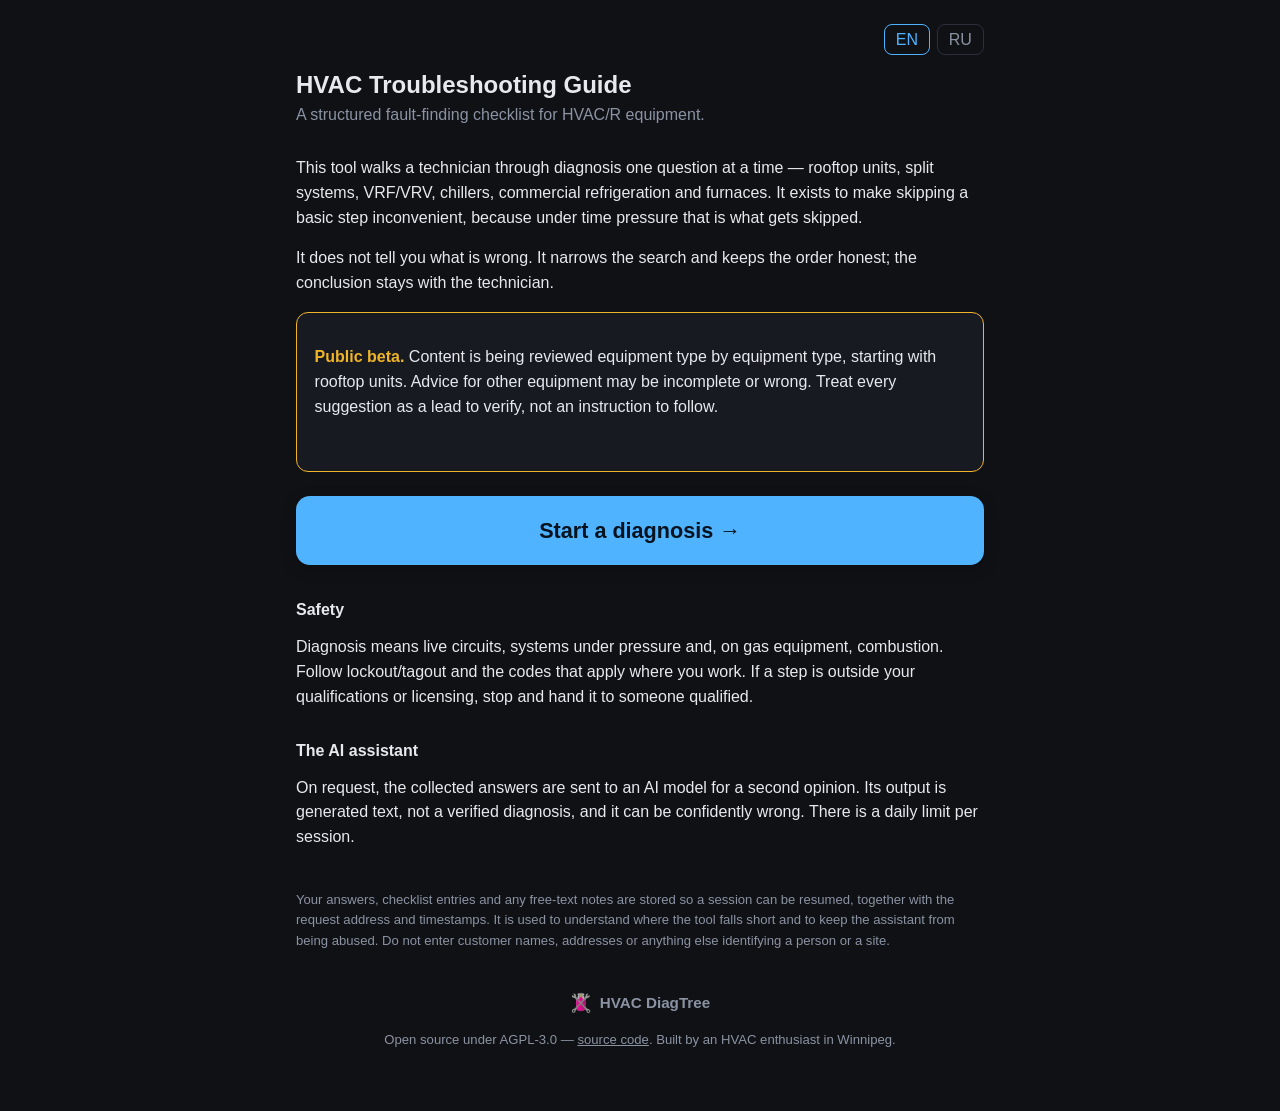
==== app/static/index.html @ 8d5e2020 "Open landing page to search bots, keep everything else disallowed robots.txt's LinkedInBot-only exce" ====
<!DOCTYPE html>
<html lang="en">
<head>
<meta charset="UTF-8">
<meta name="viewport" content="width=device-width, initial-scale=1.0">
<title>HVAC DiagTree</title>
<meta property="og:type" content="website">
<meta property="og:url" content="https://hvacdiagtree.com/">
<meta property="og:title" content="HVAC DiagTree">
<meta property="og:description" content="A structured fault-finding checklist for HVAC/R equipment — rooftop units, split systems, VRF/VRV, chillers, commercial refrigeration and furnaces.">
<meta property="og:image" content="https://hvacdiagtree.com/icon-512.png">
<link rel="icon" href="./favicon.ico" sizes="any">
<link rel="icon" type="image/png" href="./icon-512.png" sizes="512x512">
<link rel="apple-touch-icon" href="./icon-512.png">
<link rel="stylesheet" href="./style.css">
<style>
/* Landing-only layout. The palette comes from style.css so this page and the
   tool cannot drift apart visually. */
.landing { max-width: 720px; margin: 0 auto; padding: 1.5rem 1rem 3rem; }
.landing h1 { font-size: 1.5rem; margin: 0 0 .25rem; }
.landing .tagline { color: var(--muted); margin: 0 0 1.75rem; }
.landing h2 { font-size: 1rem; margin: 2rem 0 .6rem; }
.landing p, .landing li { line-height: 1.55; }
.landing ul { padding-left: 1.1rem; }
.landing .card {
  background: var(--panel); border: 1px solid var(--panel-border);
  border-radius: 12px; padding: 1rem 1.1rem; margin: 1rem 0;
}
.landing .card.beta { border-color: var(--warn); }
.landing .card.beta strong { color: var(--warn); }
.landing .enter {
  display: block; width: 100%; text-align: center; text-decoration: none;
  background: var(--accent); color: #06121d; font-weight: 700;
  padding: 1.35rem 1rem; border-radius: 14px; margin: 1.5rem 0 2.25rem;
  font-size: 1.35rem; box-shadow: 0 4px 16px rgba(0,0,0,.18);
}
.landing .data-note { color: var(--muted); font-size: .82rem; margin-top: 2.5rem; }
.landing .brand-foot {
  display: flex; align-items: center; justify-content: center; gap: .5rem;
  margin-top: 2.5rem; color: var(--muted); font-weight: 600; font-size: .95rem;
}
.landing .brand-foot img { width: 22px; height: 22px; border-radius: 5px; }
.landing .foot { color: var(--muted); font-size: .82rem; margin-top: .6rem; text-align: center; }
.landing .foot a { color: inherit; }
.lang-switch { display: flex; gap: .4rem; justify-content: flex-end; margin-bottom: 1rem; }
.lang-switch button {
  background: transparent; color: var(--muted); border: 1px solid var(--panel-border);
  border-radius: 8px; padding: .35rem .7rem; cursor: pointer; font: inherit;
}
.lang-switch button.active { color: var(--accent); border-color: var(--accent); }
[data-lang-block] { display: none; }
[data-lang-block].shown { display: block; }
</style>
</head>
<body>
<div class="landing">

  <div class="lang-switch">
    <button type="button" data-set-lang="en">EN</button>
    <button type="button" data-set-lang="ru">RU</button>
  </div>

  <section data-lang-block="en">
    <h1>HVAC Troubleshooting Guide</h1>
    <p class="tagline">A structured fault-finding checklist for HVAC/R equipment.</p>

    <p>This tool walks a technician through diagnosis one question at a time —
    rooftop units, split systems, VRF/VRV, chillers, commercial refrigeration and
    furnaces. It exists to make skipping a basic step inconvenient, because under
    time pressure that is what gets skipped.</p>

    <p>It does not tell you what is wrong. It narrows the search and keeps the
    order honest; the conclusion stays with the technician.</p>

    <div class="card beta">
      <p><strong>Public beta.</strong> Content is being reviewed equipment type
      by equipment type, starting with rooftop units. Advice for other equipment
      may be incomplete or wrong. Treat every suggestion as a lead to verify, not
      an instruction to follow.</p>
    </div>

    <a class="enter" href="/diagnose">Start a diagnosis →</a>

    <h2>Safety</h2>
    <p>Diagnosis means live circuits, systems under pressure and, on gas
    equipment, combustion. Follow lockout/tagout and the codes that apply where
    you work. If a step is outside your qualifications or licensing, stop and
    hand it to someone qualified.</p>

    <h2>The AI assistant</h2>
    <p>On request, the collected answers are sent to an AI model for a second
    opinion. Its output is generated text, not a verified diagnosis, and it can
    be confidently wrong. There is a daily limit per session.</p>

    <p class="data-note">Your answers, checklist entries and any free-text notes
    are stored so a session can be resumed, together with the request address
    and timestamps. It is used to understand where the tool falls short and to
    keep the assistant from being abused. Do not enter customer names, addresses
    or anything else identifying a person or a site.</p>
  </section>

  <section data-lang-block="ru">
    <h1>HVAC Troubleshooting Guide</h1>
    <p class="tagline">Структурированный чек-лист поиска неисправностей в HVAC/R.</p>

    <p>Инструмент ведёт техника по диагностике вопрос за вопросом — RTU, сплит-системы,
    VRF/VRV, чиллеры, коммерческое холодильное оборудование и печи. Его задача — сделать
    пропуск базового шага неудобным, потому что под давлением времени пропускают именно их.</p>

    <p>Он не называет неисправность. Он сужает поиск и удерживает порядок проверок;
    вывод остаётся за техником.</p>

    <div class="card beta">
      <p><strong>Публичная бета.</strong> Контент выверяется по типам оборудования,
      начиная с RTU. Для остального советы могут быть неполными или неверными.
      Считайте любую подсказку поводом проверить, а не указанием к действию.</p>
    </div>

    <a class="enter" href="/diagnose">Начать диагностику →</a>

    <h2>Безопасность</h2>
    <p>Диагностика — это цепи под напряжением, системы под давлением, а на газовом
    оборудовании ещё и горение. Соблюдайте LOTO и нормы, действующие там, где вы
    работаете. Если шаг выходит за рамки вашей квалификации или лицензии — остановитесь
    и передайте тому, у кого она есть.</p>

    <h2>AI-ассистент</h2>
    <p>По запросу собранные ответы отправляются в языковую модель за вторым мнением.
    Её ответ — сгенерированный текст, а не проверенный диагноз, и он может быть уверенно
    неверным. Есть дневной лимит обращений на сессию.</p>

    <p class="data-note">Ваши ответы, отметки чек-листа и свободные заметки сохраняются,
    чтобы сессию можно было продолжить, вместе с адресом запроса и временем. Это нужно,
    чтобы понимать, где инструмент недоговаривает, и чтобы ассистентом не злоупотребляли.
    Не вводите имена клиентов, адреса объектов и всё, что позволяет опознать человека или
    объект.</p>
  </section>

  <p class="brand-foot"><img src="./icon-512.png" alt="">HVAC DiagTree</p>

  <p class="foot">
    <span data-lang-block="en" class="shown">Open source under AGPL-3.0 —
      <a href="https://github.com/ivank-hvac/hvac-guide">source code</a>.
      Built by an HVAC enthusiast in Winnipeg.</span>
    <span data-lang-block="ru">Открытый исходный код под AGPL-3.0 —
      <a href="https://github.com/ivank-hvac/hvac-guide">исходники</a>.
      Сделано HVAC-энтузиастом в Виннипеге.</span>
  </p>
</div>

<script src="./landing.js"></script>
</body>
</html>
---- app/static/style.css ----
:root {
  --bg: #0f1115;
  --panel: #171a21;
  --panel-border: #2a2f3a;
  --text: #e7e9ee;
  --muted: #8b93a3;
  --accent: #4fb3ff;
  --ok: #3ecf8e;
  --warn: #f0b429;
  --crit: #ff5d5d;
  --input-accent: #e0913f;
  --input-accent-bg: #3a2510;
  --step-text: #cf9a68;
  --mono: "SFMono-Regular", Consolas, "Liberation Mono", Menlo, monospace;
}

* { box-sizing: border-box; }

body {
  margin: 0;
  background: var(--bg);
  color: var(--text);
  font-family: -apple-system, Segoe UI, Roboto, Helvetica, Arial, sans-serif;
  min-height: 100vh;
  display: flex;
  flex-direction: column;
  align-items: center;
}

.disclaimer {
  width: 100%;
  box-sizing: border-box;
  background: #241c0d;
  color: var(--muted);
  border-bottom: 1px solid var(--panel-border);
  font-size: 0.72rem;
  line-height: 1.5;
  text-align: center;
  padding: 7px 16px;
}

.offline-banner {
  width: 100%;
  box-sizing: border-box;
  background: #3a2f10;
  color: var(--warn);
  border-bottom: 1px solid var(--panel-border);
  font-size: 0.8rem;
  line-height: 1.5;
  text-align: center;
  padding: 10px 16px;
}

.wrap {
  width: 100%;
  max-width: 720px;
  padding: 24px 16px 40px;
  display: flex;
  flex-direction: column;
  gap: 16px;
}

header h1 {
  font-size: 1.3rem;
  margin: 0;
  letter-spacing: 0.2px;
}

.header-home-link {
  display: flex;
  align-items: center;
  gap: 8px;
  color: inherit;
  text-decoration: underline;
  text-decoration-color: var(--muted);
  text-underline-offset: 3px;
}

.header-home-link:hover {
  text-decoration-color: var(--accent);
  opacity: 0.85;
}

.header-icon {
  width: 28px;
  height: 28px;
  flex-shrink: 0;
}

.header-top {
  display: flex;
  align-items: center;
  justify-content: space-between;
  gap: 12px;
  margin-bottom: 10px;
}

.lang-switch {
  display: flex;
  gap: 4px;
  flex-shrink: 0;
}

.lang-btn {
  border: 1px solid var(--panel-border);
  background: transparent;
  color: var(--muted);
  padding: 5px 10px;
  border-radius: 8px;
  font-size: 0.75rem;
  font-family: var(--mono);
  letter-spacing: 0.04em;
  cursor: pointer;
  transition: border-color .15s, background .15s, color .15s;
}

.lang-btn:hover { color: var(--text); border-color: var(--accent); }

.lang-btn.active {
  color: var(--accent);
  border-color: var(--accent);
  background: #16233a;
}

/* Session-only unit preference (°F/°C, psig/kPa) — same button look as the
   language switch, but its own row so it can wrap independently on narrow
   screens instead of crowding the title. Only affects what a technician
   types into a numeric_input field and how its range hint reads; the
   always-on dual-unit annotation elsewhere in the app (annotateUnits) is
   untouched. See CLAUDE.md "Выбор единиц измерения на сеанс". */
.unit-switch-row {
  display: flex;
  gap: 12px;
  flex-wrap: wrap;
  margin-bottom: 10px;
}

/* Orange active state instead of the default .lang-btn.active blue — a
   technician's unit choice is a "pay attention, this changed the numbers
   you're reading" signal, not a neutral preference like language, so it
   gets the same warm accent used for attention states elsewhere (--warn). */
.unit-btn.active {
  color: var(--warn);
  border-color: var(--warn);
  background: #3a2f10;
}

.unit-switch {
  display: flex;
  gap: 4px;
}

.breadcrumb {
  font-size: 0.7rem;
  line-height: 1.6;
  color: var(--muted);
  opacity: 0.7;
  text-align: center;
  padding: 0 16px;
}

.breadcrumb-alert {
  color: var(--crit);
}

.card {
  background: var(--panel);
  border: 1px solid var(--panel-border);
  border-radius: 14px;
  padding: 22px 20px;
  display: flex;
  flex-direction: column;
  gap: 14px;
  min-height: 160px;
}

.q-text {
  font-size: 1.05rem;
  line-height: 1.5;
  font-weight: 600;
}

.q-text-with-refrigerant {
  display: flex;
  align-items: flex-start;
  justify-content: space-between;
  gap: 12px;
}

.q-refrigerant-chip {
  flex-shrink: 0;
  font-weight: 400;
}

.options {
  display: flex;
  flex-direction: column;
  gap: 8px;
  margin-top: 4px;
}

.btn {
  border: 1px solid var(--panel-border);
  background: #1e2330;
  color: var(--text);
  padding: 12px 14px;
  border-radius: 10px;
  font-size: 0.95rem;
  text-align: left;
  cursor: pointer;
  transition: border-color .15s, background .15s;
}

.btn:hover { border-color: var(--accent); background: #202840; }

.btn:disabled {
  opacity: 0.45;
  cursor: not-allowed;
}

.btn:disabled:hover { border-color: var(--panel-border); background: #1e2330; }

.btn.ghost {
  background: transparent;
  color: var(--muted);
  font-size: 0.85rem;
  padding: 8px 12px;
}

.btn.ghost:hover { color: var(--text); border-color: var(--accent); }

.btn.ai {
  border-color: var(--accent);
  color: var(--accent);
  background: #16233a;
}

.btn.ai:hover { background: #1c2e4d; }

.btn.input-action {
  border-color: var(--input-accent);
  color: var(--input-accent);
  background: var(--input-accent-bg);
}

.btn.input-action:hover { background: #4a3018; }

.result-text {
  font-size: 0.98rem;
  line-height: 1.55;
  white-space: pre-wrap;
  overflow-wrap: anywhere;
}

.result-disclaimer {
  font-size: 0.72rem;
  line-height: 1.4;
  color: var(--muted);
  font-style: italic;
  margin-top: 4px;
}

.badge {
  align-self: flex-start;
  font-family: var(--mono);
  font-size: 0.7rem;
  text-transform: uppercase;
  letter-spacing: 0.06em;
  padding: 3px 9px;
  border-radius: 6px;
}

.badge.info { background: #16233a; color: var(--accent); }
.badge.warning { background: #3a2f10; color: var(--warn); }
.badge.critical { background: #3a1616; color: var(--crit); }

.safety-banner {
  background: #3a1616;
  color: var(--crit);
  border: 1px solid var(--crit);
  border-radius: 10px;
  padding: 10px 14px;
  font-size: 0.9rem;
  line-height: 1.4;
}

.related-checks {
  border: 1px solid var(--panel-border);
  border-radius: 10px;
  padding: 10px 14px;
  font-size: 0.88rem;
  line-height: 1.5;
}

.related-checks-title {
  font-family: var(--mono);
  font-size: 0.72rem;
  text-transform: uppercase;
  letter-spacing: 0.05em;
  color: var(--accent);
  margin-bottom: 6px;
}

.related-checks ul {
  margin: 0;
  padding-left: 1.2em;
}

textarea {
  width: 100%;
  min-height: 90px;
  resize: vertical;
  background: #0f1115;
  color: var(--text);
  border: 1px solid var(--panel-border);
  border-radius: 10px;
  padding: 10px;
  font-family: inherit;
  font-size: 0.95rem;
}

.numeric-row {
  display: flex;
  align-items: center;
  gap: 10px;
}

.numeric-input {
  /* Shared visual style, also reused (deliberately) for non-numeric
     fields that just want the same look — manufacturer/model/refrigerant
     selects — so this class itself must NOT assume a short numeric value.
     See .numeric-input.narrow below for the fields that actually are one. */
  flex: 1;
  min-width: 0;
  background: #0f1115;
  color: var(--text);
  border: 1px solid var(--input-accent);
  border-radius: 10px;
  padding: 12px 14px;
  font-family: inherit;
  font-size: 1.3rem;
  box-shadow: 0 0 0 1px rgba(224, 145, 63, 0.15);
}

.numeric-input:focus {
  outline: none;
  border-color: var(--input-accent);
  box-shadow: 0 0 0 3px rgba(224, 145, 63, 0.25);
}

/* Readings here are a handful of digits (temps, pressures, amps) — 6ch is
   comfortable room without the field stretching across the card. Applied
   only to fields that actually take a typed number (numeric_input,
   measurement) — never to .numeric-input alone, which is also reused for
   non-numeric selects/inputs that need the same look at full width. */
.numeric-input.narrow {
  flex: 0 0 auto;
  width: 6ch;
}

.numeric-input.invalid {
  border-color: var(--crit);
  box-shadow: none;
}

.numeric-unit {
  font-family: var(--mono);
  font-size: 1rem;
  color: var(--input-accent);
  white-space: nowrap;
}

.numeric-hint {
  font-size: 0.78rem;
  color: var(--muted);
  min-height: 1.1em;
}

/* Same muted small-print register as .numeric-hint above, and reserved
   height for the same reason: the line is always present, so nothing below
   it moves as the count changes while typing. Only goes loud (--warn, the
   palette's existing "pay attention, not an error" colour) in the last 10%. */
/* Quota warning. Deliberately quiet at the halfway mark and unmistakable in
   the last tenth: the point is to let a technician finish the job on the
   requests left, not to nag. The pink reads as "running out" without the
   alarm of an error state, which this is not — the checklist keeps working
   either way. */
.quota-notice {
  margin-top: 0.6rem;
  padding: 0.5rem 0.7rem;
  border-radius: 8px;
  font-size: 0.8rem;
  color: var(--muted);
  border: 1px solid rgba(139, 147, 163, 0.35);
}

.quota-notice.critical {
  color: #ffd7e4;
  background: rgba(255, 122, 168, 0.14);
  border-color: rgba(255, 122, 168, 0.55);
}

.char-counter {
  font-family: var(--mono);
  font-size: 0.72rem;
  color: var(--muted);
  min-height: 1.1em;
  text-align: right;
}

.char-counter.near-limit {
  color: var(--warn);
}

.measurement-field {
  display: flex;
  flex-direction: column;
  gap: 4px;
}

.measurement-field-label {
  font-size: 0.82rem;
  color: var(--input-accent);
}

.measurement-alert {
  display: flex;
  align-items: flex-start;
  gap: 10px;
  border: 2px solid var(--crit);
  background: #3a1616;
  color: #ffd6d6;
  border-radius: 10px;
  padding: 12px 14px;
  font-size: 0.88rem;
  line-height: 1.5;
}

.measurement-alert-icon {
  font-size: 1.25rem;
  line-height: 1;
}

.ai-box {
  border-top: 1px dashed var(--panel-border);
  padding-top: 14px;
  margin-top: 6px;
  display: flex;
  flex-direction: column;
  gap: 10px;
}

.intake-progress {
  font-family: var(--mono);
  font-size: 0.75rem;
  color: var(--accent);
  text-transform: uppercase;
  letter-spacing: 0.06em;
}

.intake-item {
  display: flex;
  flex-direction: column;
  gap: 8px;
  padding: 10px 10px 12px;
  border-radius: 8px;
  border: 1px solid transparent;
}

.intake-item.current {
  border-color: var(--input-accent);
  background: rgba(224, 145, 63, 0.08);
}

/* select-type items only — the row border reflects whether the chosen
   reading matches `normal` (green), doesn't (red/amber), or was ruled N/A
   (neutral, no extra class). Checkbox items never get this: there's no
   "bad" outcome for them, only done/not-applicable. */
.intake-item.intake-select-normal {
  border-color: var(--ok);
  background: rgba(62, 207, 142, 0.08);
}

.intake-item.intake-select-abnormal {
  border-color: var(--crit);
  background: rgba(255, 93, 93, 0.08);
}

.intake-item-label {
  font-size: 0.92rem;
  line-height: 1.4;
}

.intake-item-field-row {
  display: flex;
  gap: 8px;
}

.intake-item-field-row .intake-toggle-btn {
  flex: 0 0 84px;
}

/* Button-toggle group shared by checkbox (Done/N-A) and select (options +
   N-A) items — replaces the old native checkbox + tiny "N/A" checkbox with
   large, unambiguous, glove-friendly tap targets (see CLAUDE.md intake UI
   task: the old checkbox-only UI was easy to misread at a glance). */
.intake-toggle-group {
  display: flex;
  gap: 8px;
  flex-wrap: wrap;
}

.intake-toggle-btn {
  flex: 1;
  min-width: 64px;
  min-height: 52px;
  border: 1px solid var(--panel-border);
  background: #1e2330;
  color: var(--muted);
  border-radius: 10px;
  font-size: 0.92rem;
  font-weight: 600;
  cursor: pointer;
  transition: border-color .15s, background .15s, color .15s;
}

.intake-toggle-btn:hover { border-color: var(--accent); color: var(--text); }

.intake-toggle-btn:disabled {
  opacity: 0.45;
  cursor: not-allowed;
}

/* Generic "selected" fill — used as-is for checkbox's Done button (no
   good/bad judgment, just an explicit confirmation) and as the base for
   select's normal/abnormal variants below. */
.intake-toggle-btn.active {
  background: #16233a;
  border-color: var(--accent);
  color: var(--text);
}

.intake-toggle-btn.active.normal {
  background: rgba(62, 207, 142, 0.18);
  border-color: var(--ok);
  color: var(--ok);
}

.intake-toggle-btn.active.abnormal {
  background: rgba(255, 93, 93, 0.18);
  border-color: var(--crit);
  color: #ffb3b3;
}

.intake-toggle-btn.intake-na-btn.active {
  background: #262b36;
  border-color: var(--muted);
  color: var(--text);
}

.checklist {
  display: flex;
  flex-direction: column;
  gap: 8px;
  border-top: 1px dashed var(--panel-border);
  padding-top: 14px;
  margin-top: 6px;
}

.checklist-progress {
  font-family: var(--mono);
  font-size: 0.75rem;
  color: var(--muted);
}

.checklist-item {
  display: flex;
  align-items: center;
  gap: 10px;
  font-size: 0.92rem;
  cursor: pointer;
}

.checklist-item input[type="checkbox"] {
  width: 18px;
  height: 18px;
  accent-color: var(--input-accent);
  flex-shrink: 0;
}

.checklist-field-input {
  flex: 1;
  min-width: 0;
  background: #0f1115;
  color: var(--text);
  border: 1px solid var(--panel-border);
  border-radius: 8px;
  padding: 8px 10px;
  font-family: inherit;
  font-size: 0.9rem;
}

/* A field with a unit is always a numeric reading, never free text (see
   the field items in graph.json) — same 6ch reasoning as .numeric-input,
   instead of stretching across the row like a description field does. */
.checklist-field-input.numeric {
  flex: 0 0 auto;
  width: 6ch;
}

.report-section {
  display: flex;
  flex-direction: column;
  gap: 6px;
  border: 1px solid var(--panel-border);
  border-radius: 10px;
  padding: 10px 14px;
}

.report-intake-row {
  display: flex;
  align-items: center;
  gap: 10px;
  width: 100%;
  min-height: 52px;
  padding: 10px 14px;
  border-radius: 10px;
  border: 1px solid var(--panel-border);
  background: #1e2330;
  color: var(--text);
  font-size: 0.88rem;
  text-align: left;
  cursor: pointer;
}

.report-intake-row:hover { border-color: var(--accent); }

.report-intake-row.done {
  border-color: var(--ok);
  background: rgba(62, 207, 142, 0.08);
}

.report-intake-row.pending {
  border-color: var(--input-accent);
  background: rgba(224, 145, 63, 0.08);
}

.report-intake-icon {
  font-weight: 700;
  flex: 0 0 auto;
}

.report-intake-row.done .report-intake-icon { color: var(--ok); }
.report-intake-row.pending .report-intake-icon { color: var(--input-accent); }

.mfg-doc-link {
  font-size: 0.85rem;
}

.mfg-doc-link a {
  color: var(--accent);
  text-decoration: none;
}

.mfg-doc-link a:hover {
  text-decoration: underline;
}

.ai-response {
  background: #0f1115;
  border: 1px solid #23324a;
  border-radius: 10px;
  padding: 14px;
  font-size: 0.92rem;
  line-height: 1.55;
  white-space: pre-wrap;
  overflow-wrap: anywhere;
}

.ai-response.loading { color: var(--muted); font-style: italic; }
.ai-response.error { color: var(--crit); }

.ai-label {
  font-family: var(--mono);
  font-size: 0.72rem;
  color: var(--accent);
  text-transform: uppercase;
  letter-spacing: 0.06em;
}

footer {
  display: flex;
  justify-content: space-between;
  gap: 8px;
}

.footer-disclaimer {
  font-size: 0.68rem;
  line-height: 1.4;
  color: var(--muted);
  opacity: 0.6;
  text-align: center;
  padding: 0 16px;
}

.version-info {
  font-family: var(--mono);
  font-size: 0.68rem;
  color: var(--muted);
  text-align: center;
  opacity: 0.6;
}

/* The source link sits in the same muted footer line as the commit hash and
   deliberately doesn't stand out — it's there to satisfy AGPL section 13 and
   for the curious, not to pull attention away from the diagnosis. */
.version-info a {
  color: inherit;
  text-decoration: underline;
}
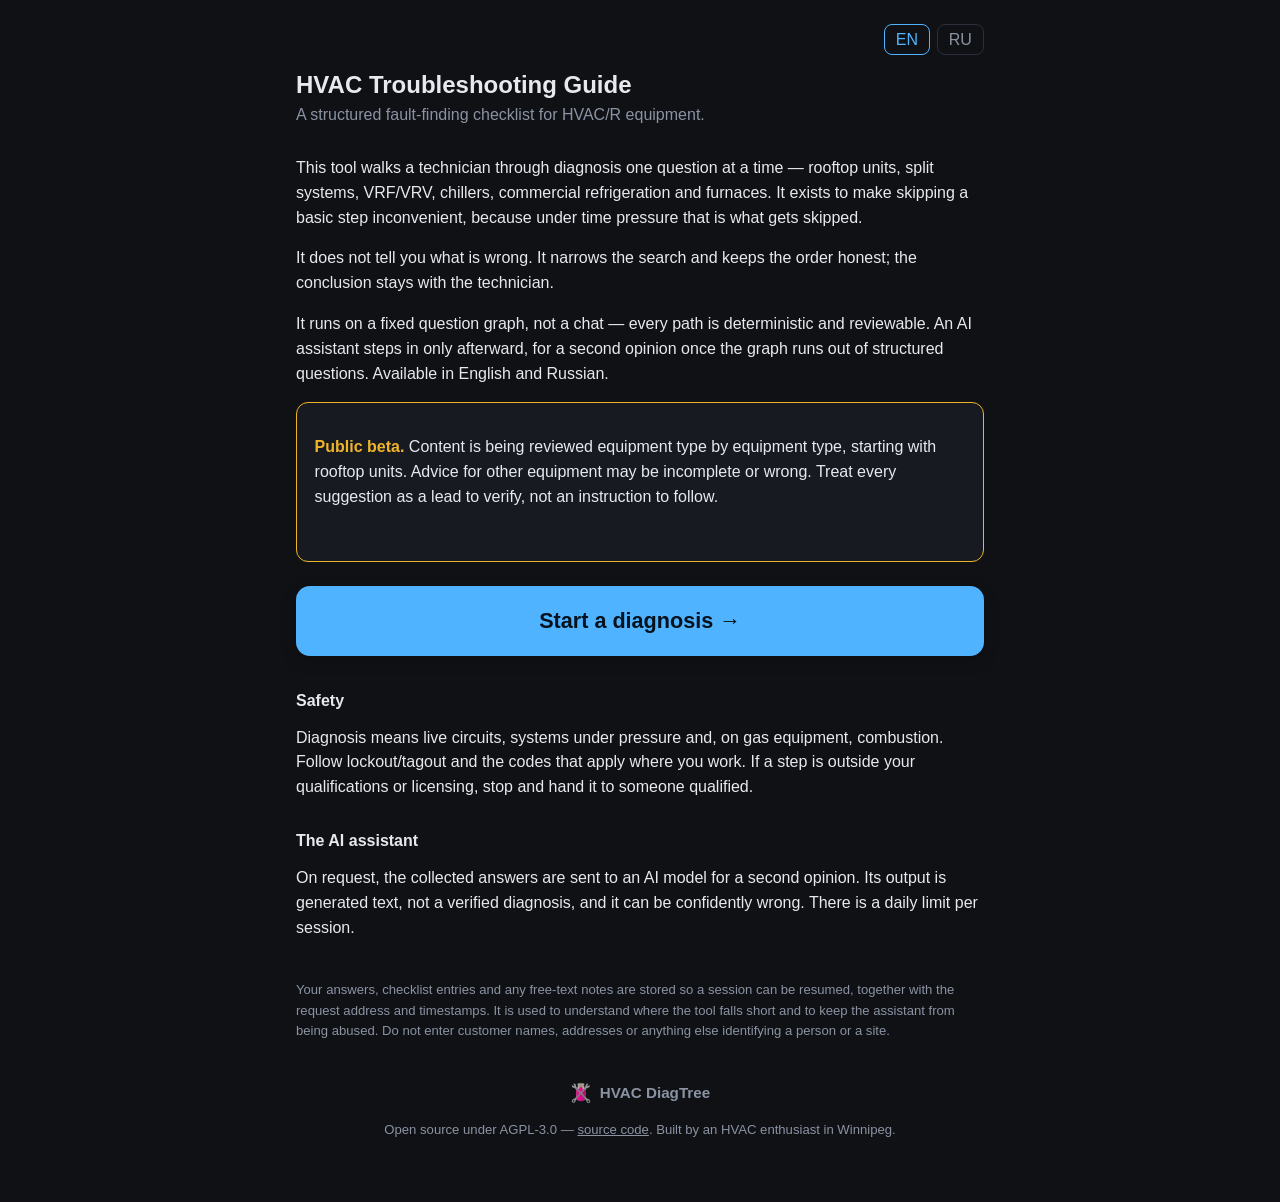
==== commit 37066631: "Landing: add a short paragraph on the graph-vs-chat approach Explains the core distinction (fixed qu" ====
--- a/app/static/index.html
+++ b/app/static/index.html
@@ -72,6 +72,11 @@
     <p>It does not tell you what is wrong. It narrows the search and keeps the
     order honest; the conclusion stays with the technician.</p>
 
+    <p>It runs on a fixed question graph, not a chat — every path is
+    deterministic and reviewable. An AI assistant steps in only afterward,
+    for a second opinion once the graph runs out of structured questions.
+    Available in English and Russian.</p>
+
     <div class="card beta">
       <p><strong>Public beta.</strong> Content is being reviewed equipment type
       by equipment type, starting with rooftop units. Advice for other equipment
@@ -109,6 +114,11 @@
 
     <p>Он не называет неисправность. Он сужает поиск и удерживает порядок проверок;
     вывод остаётся за техником.</p>
+
+    <p>В основе — фиксированное дерево вопросов, а не чат: каждый путь
+    детерминирован и проверяем. AI-ассистент подключается только потом,
+    вторым мнением, когда структурированные вопросы исчерпаны. Доступно на
+    английском и русском.</p>
 
     <div class="card beta">
       <p><strong>Публичная бета.</strong> Контент выверяется по типам оборудования,
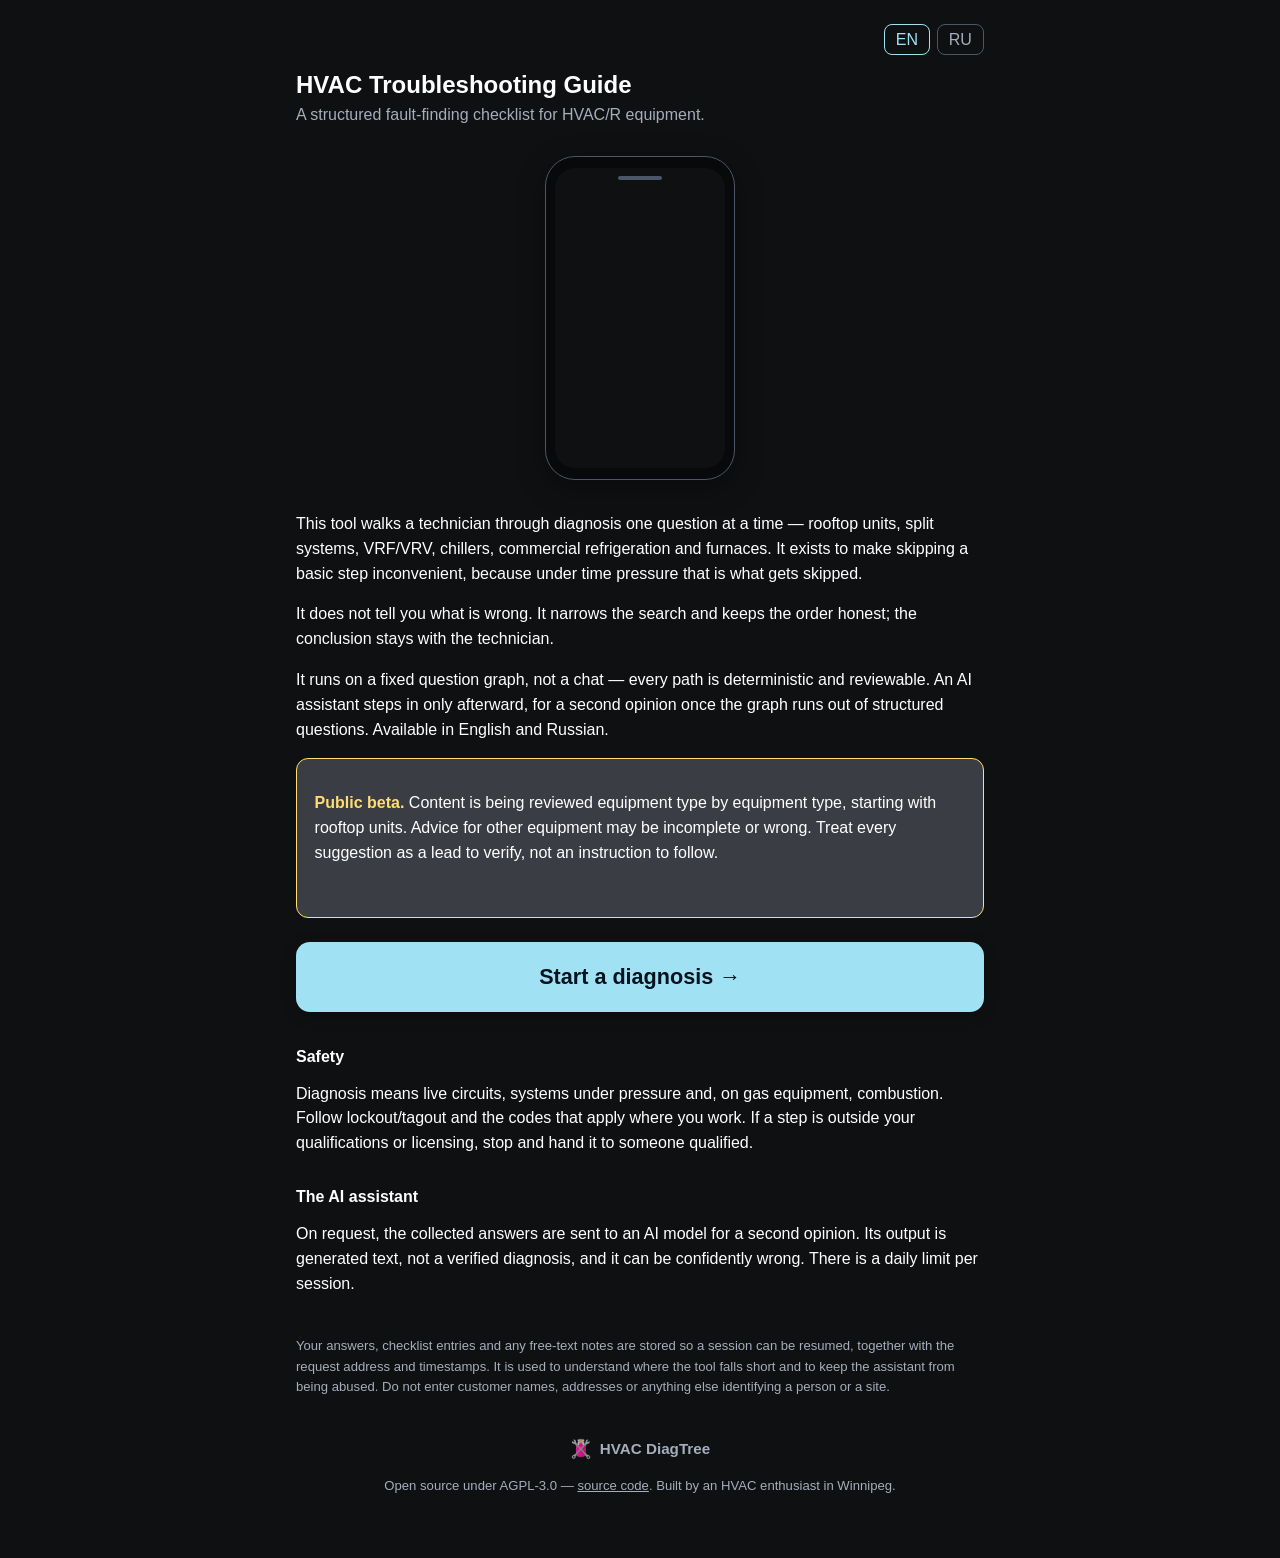
==== commit eebd36d8: "Landing: add a brief looping phone-mockup animation of the workflow Pure CSS, no video/GIF/JS — thre" ====
--- a/app/static/index.html
+++ b/app/static/index.html
@@ -50,6 +50,112 @@
 .lang-switch button.active { color: var(--accent); border-color: var(--accent); }
 [data-lang-block] { display: none; }
 [data-lang-block].shown { display: block; }
+
+/* Landing-only "мультик" (Ivan's own word for it): a tiny looping phone
+   mockup echoing the actual 3-step shape of a real session — equipment ->
+   question -> result — so a first-time visitor sees the workflow before
+   reading a word of the prose around it. Pure CSS, no video/GIF/JS: three
+   slides cross-fade on a fixed 9s loop. One markup copy per language
+   section (matches every other block on this page) rather than one shared
+   widget with JS-swapped text — the existing [data-lang-block] display:none
+   toggle means the hidden language's copy runs zero animation frames for
+   free, no extra wiring needed. aria-hidden since it only restates what the
+   surrounding paragraphs already say in words. */
+.phone-demo { display: flex; justify-content: center; margin: 1.4rem 0 2rem; }
+.phone-demo__frame {
+  width: 190px; padding: 11px 9px; border-radius: 30px;
+  /* Bezel chrome, not a themed content surface -- a literal near-black
+     here (rather than a --bg/--panel token) is the same kind of one-off
+     the project already accepts for e.g. the .enter button's drop shadow
+     just below. */
+  background: #08090a; border: 1px solid var(--panel-border);
+  box-shadow: 0 8px 28px rgba(0, 0, 0, .35);
+}
+.phone-demo__screen {
+  position: relative; height: 300px; border-radius: 20px;
+  overflow: hidden; background: var(--bg);
+}
+.phone-demo__screen::before {
+  /* Just enough of a speaker notch to read as "phone screen" at a glance --
+     not a literal render of any real device. */
+  content: ""; position: absolute; top: 8px; left: 50%;
+  width: 44px; height: 4px; border-radius: 3px;
+  background: var(--panel-border); transform: translateX(-50%);
+}
+.demo-slide {
+  position: absolute; inset: 24px 14px 14px; opacity: 0;
+  animation-duration: 9s; animation-iteration-count: infinite;
+  animation-timing-function: ease-in-out;
+}
+.demo-slide--1 { animation-name: demoSlide1; }
+.demo-slide--2 { animation-name: demoSlide2; }
+.demo-slide--3 { animation-name: demoSlide3; display: flex; flex-direction: column; gap: .5rem; }
+.demo-eyebrow { font-size: .72rem; line-height: 1.35; color: var(--muted); margin: 0 0 .7rem; font-weight: 600; }
+.demo-btn-list { display: flex; flex-direction: column; gap: .4rem; }
+.demo-btn-list--row { flex-direction: row; }
+.demo-btn {
+  border: var(--border-width) solid var(--panel-border); background: var(--btn-bg);
+  color: var(--text); border-radius: 7px; padding: .5rem .55rem; font-size: .72rem;
+}
+.demo-btn--half { flex: 1; text-align: center; }
+.demo-btn--tap1 { animation: demoTap1 9s ease-in-out infinite; }
+.demo-btn--tap2 { animation: demoTap2 9s ease-in-out infinite; }
+.demo-badge {
+  align-self: flex-start; font-family: var(--mono); font-size: .62rem;
+  text-transform: uppercase; letter-spacing: .06em;
+  background: var(--accent-bg); color: var(--accent); padding: 2px 7px; border-radius: 5px;
+}
+.demo-result-text { font-size: .74rem; line-height: 1.45; color: var(--text); margin: 0; }
+
+/* Each slide fades/slides in for its third of the 9s loop and back out --
+   percentages line up 1:1 with wall-clock seconds (33% = 3s) since the
+   loop is exactly 9s long. */
+@keyframes demoSlide1 {
+  0% { opacity: 0; transform: translateY(4px); }
+  4% { opacity: 1; transform: translateY(0); }
+  29% { opacity: 1; transform: translateY(0); }
+  33% { opacity: 0; transform: translateY(-4px); }
+  100% { opacity: 0; transform: translateY(-4px); }
+}
+@keyframes demoSlide2 {
+  0% { opacity: 0; transform: translateY(4px); }
+  33% { opacity: 0; transform: translateY(4px); }
+  37% { opacity: 1; transform: translateY(0); }
+  62% { opacity: 1; transform: translateY(0); }
+  66% { opacity: 0; transform: translateY(-4px); }
+  100% { opacity: 0; transform: translateY(-4px); }
+}
+@keyframes demoSlide3 {
+  0% { opacity: 0; transform: translateY(4px); }
+  66% { opacity: 0; transform: translateY(4px); }
+  70% { opacity: 1; transform: translateY(0); }
+  96% { opacity: 1; transform: translateY(0); }
+  100% { opacity: 0; transform: translateY(-4px); }
+}
+/* A brief "tap" flash on the button being picked, timed to land right
+   before its slide fades out -- reads as cause (tap) then effect
+   (transition to the next screen). Two separate keyframe sets (not one
+   shared animation with a negative delay) because each has to land inside
+   its own slide's active window on the same 9s clock. */
+@keyframes demoTap1 {
+  0% { background: var(--btn-bg); border-color: var(--panel-border); color: var(--text); }
+  20% { background: var(--btn-bg); border-color: var(--panel-border); color: var(--text); }
+  24% { background: var(--accent-active-bg); border-color: var(--accent); color: var(--accent-active-text); }
+  28% { background: var(--btn-bg); border-color: var(--panel-border); color: var(--text); }
+  100% { background: var(--btn-bg); border-color: var(--panel-border); color: var(--text); }
+}
+@keyframes demoTap2 {
+  0% { background: var(--btn-bg); border-color: var(--panel-border); color: var(--text); }
+  53% { background: var(--btn-bg); border-color: var(--panel-border); color: var(--text); }
+  57% { background: var(--accent-active-bg); border-color: var(--accent); color: var(--accent-active-text); }
+  61% { background: var(--btn-bg); border-color: var(--panel-border); color: var(--text); }
+  100% { background: var(--btn-bg); border-color: var(--panel-border); color: var(--text); }
+}
+@media (prefers-reduced-motion: reduce) {
+  .demo-slide, .demo-btn--tap1, .demo-btn--tap2 { animation: none; }
+  .demo-slide--1 { opacity: 1; }
+  .demo-slide--2, .demo-slide--3 { display: none; }
+}
 </style>
 </head>
 <body>
@@ -63,6 +169,32 @@
   <section data-lang-block="en">
     <h1>HVAC Troubleshooting Guide</h1>
     <p class="tagline">A structured fault-finding checklist for HVAC/R equipment.</p>
+
+    <div class="phone-demo" aria-hidden="true">
+      <div class="phone-demo__frame">
+        <div class="phone-demo__screen">
+          <div class="demo-slide demo-slide--1">
+            <p class="demo-eyebrow">Pick equipment</p>
+            <div class="demo-btn-list">
+              <div class="demo-btn">Split system</div>
+              <div class="demo-btn demo-btn--tap1">Rooftop unit</div>
+              <div class="demo-btn">Chiller</div>
+            </div>
+          </div>
+          <div class="demo-slide demo-slide--2">
+            <p class="demo-eyebrow">Thermostat calling for cooling?</p>
+            <div class="demo-btn-list demo-btn-list--row">
+              <div class="demo-btn demo-btn--half demo-btn--tap2">Yes</div>
+              <div class="demo-btn demo-btn--half">No</div>
+            </div>
+          </div>
+          <div class="demo-slide demo-slide--3">
+            <span class="demo-badge">Result</span>
+            <p class="demo-result-text">Contactor not pulling in — check 24V at the coil.</p>
+          </div>
+        </div>
+      </div>
+    </div>
 
     <p>This tool walks a technician through diagnosis one question at a time —
     rooftop units, split systems, VRF/VRV, chillers, commercial refrigeration and
@@ -107,6 +239,32 @@
   <section data-lang-block="ru">
     <h1>HVAC Troubleshooting Guide</h1>
     <p class="tagline">Структурированный чек-лист поиска неисправностей в HVAC/R.</p>
+
+    <div class="phone-demo" aria-hidden="true">
+      <div class="phone-demo__frame">
+        <div class="phone-demo__screen">
+          <div class="demo-slide demo-slide--1">
+            <p class="demo-eyebrow">Выбор оборудования</p>
+            <div class="demo-btn-list">
+              <div class="demo-btn">Сплит-система</div>
+              <div class="demo-btn demo-btn--tap1">RTU</div>
+              <div class="demo-btn">Чиллер</div>
+            </div>
+          </div>
+          <div class="demo-slide demo-slide--2">
+            <p class="demo-eyebrow">Термостат подаёт команду на охлаждение?</p>
+            <div class="demo-btn-list demo-btn-list--row">
+              <div class="demo-btn demo-btn--half demo-btn--tap2">Да</div>
+              <div class="demo-btn demo-btn--half">Нет</div>
+            </div>
+          </div>
+          <div class="demo-slide demo-slide--3">
+            <span class="demo-badge">Результат</span>
+            <p class="demo-result-text">Контактор не втягивается — проверьте 24В на катушке.</p>
+          </div>
+        </div>
+      </div>
+    </div>
 
     <p>Инструмент ведёт техника по диагностике вопрос за вопросом — RTU, сплит-системы,
     VRF/VRV, чиллеры, коммерческое холодильное оборудование и печи. Его задача — сделать
--- a/app/static/style.css
+++ b/app/static/style.css
@@ -1,17 +1,206 @@
 :root {
-  --bg: #0f1115;
-  --panel: #171a21;
-  --panel-border: #2a2f3a;
-  --text: #e7e9ee;
-  --muted: #8b93a3;
-  --accent: #4fb3ff;
-  --ok: #3ecf8e;
-  --warn: #f0b429;
-  --crit: #ff5d5d;
-  --input-accent: #e0913f;
-  --input-accent-bg: #3a2510;
-  --step-text: #cf9a68;
+  /* Nord-inspired default palette (18 Sep 2026, replaces the original
+     navy/bright-blue set) — Ivan's own read on the old one: dark bg + a
+     bright blue accent is exactly the same "generic AI-generated dev tool"
+     archetype as the purple-gradient cliché, just a different hue. Chosen
+     over a from-scratch palette or a wholesale copy of an existing named
+     theme (Nord/Gruvbox/Catppuccin all compared live first, see the chat
+     history) as a middle ground: recognizably calmer/warmer than the old
+     bright-navy look, but the severity colors (--ok/--warn/--crit/--accent/
+     --input-accent) are deliberately brighter than Nord's own muted aurora
+     tones — Ivan's direct feedback after the first pass was that the
+     stock Nord hues read as barely-visible against the panel background
+     in a real screenshot. See CLAUDE.md "Тема интерфейса..." for the
+     comparison screenshots this was picked from.
+
+     18 Sep 2026 follow-up: --panel darkened ~8% and its blue cast almost
+     fully neutralized (was a cool blue-grey, now nearly neutral warm-grey
+     — Ivan's own read: default dark theme's body text wasn't legible
+     enough, and a slightly-too-blue panel was part of why). --text pushed
+     all the way to pure white — the intermediate steps toward it from the
+     old #eceff4 were empirically imperceptible (WCAG contrast against the
+     panel already exceeded the 7:1 AAA threshold before this change;
+     see the comparison artifact referenced in CLAUDE.md), so there was no
+     reason to stop short of #ffffff once brighter was the goal.
+
+     19 Sep 2026 follow-up: --bg pushed much darker (near-black, same
+     hue direction as --panel just scaled down) -- Ivan's own read on
+     his phone: the page background and the panel cards it holds were
+     close enough in value that the layout was hard to parse until
+     opened on a bigger screen. --input-bg intentionally left at its
+     old literal value (not re-synced to --bg) -- it still sits between
+     --bg and --panel, which keeps numeric inputs reading as recessed
+     relative to the panel around them. */
+  --bg: #0f1012;
+  --panel: #3a3d44;
+  --panel-border: #4c566a;
+  --text: #ffffff;
+  --muted: #a6adbb;
+  --accent: #a0e2f4;
+  --ok: #bff0c7;
+  --warn: #ffdd72;
+  --crit: #ff9fa3;
+  --input-accent: #ffa057;
+  --input-accent-bg: #3a2c22;
+  --step-text: #ffc199;
   --mono: "SFMono-Regular", Consolas, "Liberation Mono", Menlo, monospace;
+
+  /* Everything below used to be a literal hex/rgba scattered through the
+     rules further down — pulled into variables so the field theme block
+     near the bottom of this file can override them coherently instead of
+     leaving half the UI (badges, buttons, alert tints) stuck on dark-theme
+     colors no matter what --bg/--text say. */
+  --border-width: 1px;
+  --input-bg: #2e3440;
+  --disclaimer-bg: #332a1e;
+  --warn-bg: #3a3220;
+  --crit-bg: #3a1f22;
+  --accent-bg: #18242a;
+  --accent-hover-bg: #294050;
+  /* Active/highlighted-BUTTON fill+text, split out from the plain
+     --accent/--warn tokens above (18 Sep 2026 follow-up): those two now
+     also serve genuinely darker/dimmer FIELD contexts (--accent-bg for
+     .badge.info/the nameplate "confident" box; --warn-bg for the
+     nameplate warning box/.badge.warning) that Ivan deliberately wanted
+     to move in the opposite direction from buttons -- darker, not
+     brighter. A real active button (.lang-btn.active, .btn.ai,
+     .intake-toggle-btn.active, .unit-btn.active) needs its own brighter
+     fill/text pair instead of inheriting whichever direction the field
+     tokens happened to move. */
+  --accent-active-bg: #435863;
+  --accent-active-text: #b6e9f7;
+  --warn-active-bg: #5d5846;
+  --warn-active-text: #ffe48d;
+  /* Was #414a5a -- lighter AND bluer than --panel (#3a3d44), a leftover
+     from before the 18 Sep 2026 warm/dark panel change that made plain
+     option buttons (equipment list, symptom menus) barely stand out
+     from the panel behind them. Ivan's ask: noticeably darker than the
+     panel, not just a shade off it. --btn-hover-bg stays as-is (lighter
+     on hover reads as "lifting", same direction as before). */
+  --btn-bg: #242830;
+  --btn-hover-bg: #4c566a;
+  --input-hover-bg: #4a3324;
+  --na-active-bg: #3f4759;
+  --ai-border: #3a5261;
+  --quota-border: rgba(166, 173, 187, 0.35);
+  --quota-crit-text: #ffd7e0;
+  --quota-crit-bg: rgba(255, 107, 114, 0.18);
+  --quota-crit-border: rgba(255, 107, 114, 0.55);
+  --crit-text: #ffd9dc;
+  --crit-active-text: #ff9fa3;
+  --ok-tint-bg: rgba(126, 224, 143, 0.12);
+  --crit-tint-bg: rgba(255, 107, 114, 0.12);
+  --input-tint-bg: rgba(255, 160, 87, 0.12);
+  --ok-active-bg: rgba(126, 224, 143, 0.24);
+  --crit-active-bg: rgba(255, 107, 114, 0.24);
+  --active-border-width: 1px;
+
+  /* .numeric-input's box-shadow glow, split out as its own rgba() rather
+     than reusing --input-accent directly -- a plain hex var can't carry
+     partial opacity on its own. Used to be a literal rgba(224,145,63,...)
+     inline on each rule below, hardcoded to the old palette's
+     --input-accent hue; harmless by coincidence back then, but editing
+     the palette without updating these too would have left the glow
+     visibly mismatched against the (now-updated) border color it's
+     supposed to echo -- fixed in the same pass as the palette change,
+     and the field theme's matching pair below closes the same gap there
+     (previously called out as a known, unfixed minor gap). */
+  --input-accent-glow-sm: rgba(255, 160, 87, 0.15);
+  --input-accent-glow-lg: rgba(255, 160, 87, 0.25);
+}
+
+/* "Field" theme — high-contrast light palette for reading a phone screen in
+   direct sun or glare, toggled per-session the same way as language/units
+   (see .theme-btn wiring in app.js, setThemePref). Deliberately not tied to
+   prefers-color-scheme: a light OS theme doesn't mean bright sunlight, and
+   the choice belongs to the technician, not the OS. Not just an inverted
+   palette — a dim/translucent tint that reads fine on a dark screen indoors
+   can all but disappear under direct sun, so every severity/state color
+   below is a solid, high-contrast fill rather than a low-alpha overlay, and
+   --border-width goes from 1px to 2px so button/card edges stay visible in
+   glare. The .numeric-input focus-glow box-shadows now follow
+   --input-accent into this theme too (see --input-accent-glow-sm/-lg
+   below) — this used to be a hardcoded dark-theme-only rgb(), called out
+   here as a known gap; closed in the same pass as the 18 Sep 2026 default
+   palette change. */
+:root[data-theme="field"] {
+  --bg: #f4f5f2;
+  --panel: #ffffff;
+  --panel-border: #1c1c1c;
+  --text: #0a0a0a;
+  --muted: #3f3f3f;
+  --accent: #0055c8;
+  --ok: #146c3f;
+  --warn: #8a5300;
+  --crit: #b3261e;
+  --input-accent: #8a4600;
+  --input-accent-bg: #fdecd9;
+  --input-accent-glow-sm: rgba(138, 70, 0, 0.15);
+  --input-accent-glow-lg: rgba(138, 70, 0, 0.25);
+  --step-text: #6b3f14;
+
+  --border-width: 2px;
+  --input-bg: #ffffff;
+  --disclaimer-bg: #fdecd9;
+  --warn-bg: #fbdba3;
+  --crit-bg: #fbdedc;
+  --accent-bg: #b8dcff;
+  --accent-hover-bg: #c6ddfa;
+  /* Mirrors this theme's own --accent/--warn exactly (not the dark
+     theme's new brighter-active-button values) — .lang-btn.active/
+     .btn.ai/.intake-toggle-btn.active/.unit-btn.active now read these
+     instead of --accent-bg/--warn-bg/--accent/--warn directly (see the
+     18 Sep 2026 comment on the dark theme's copy of these tokens), and
+     without an override here they'd silently fall back to the dark
+     theme's values instead of staying untouched. */
+  --accent-active-bg: #b8dcff;
+  --accent-active-text: #0055c8;
+  --warn-active-bg: #fbdba3;
+  --warn-active-text: #8a5300;
+  --btn-bg: #ffffff;
+  --btn-hover-bg: #eef2f6;
+  --input-hover-bg: #fbdecb;
+  --na-active-bg: #e6e6e6;
+  --ai-border: #0055c8;
+  --quota-border: rgba(0, 0, 0, 0.35);
+  --quota-crit-text: #7a0f2b;
+  --quota-crit-bg: #fbdce6;
+  --quota-crit-border: #c23360;
+  --crit-text: #7a0f0a;
+  --crit-active-text: #7a0f0a;
+  --ok-tint-bg: #dff3e6;
+  --crit-tint-bg: #fbdedc;
+  --input-tint-bg: #fdecd9;
+  --ok-active-bg: #a3e0c0;
+  --crit-active-bg: #f2a29c;
+  /* Selected/active toggle buttons (lang, units, theme, intake) get an
+     extra-thick border on top of the already-thicker --border-width — a
+     technician glancing at the row in bright sun needs the SELECTED state
+     to stand out more than an ordinary unselected button, not just as
+     much. Darkened the active fill colors above for the same reason. */
+  --active-border-width: 3px;
+
+  /* Root font-size bump scales every rem-sized text/spacing in the app at
+     once; explicit padding/min-height bumps below cover the px-sized tap
+     targets that rem alone doesn't reach. */
+  font-size: 106.25%;
+}
+
+:root[data-theme="field"] .btn,
+:root[data-theme="field"] .lang-btn {
+  min-height: 48px;
+  padding: 12px 16px;
+}
+
+/* Icon-only buttons (theme toggle, history/invite/admin links) keep the
+   base .lang-btn font-size (0.75rem) even in field theme, so the emoji
+   glyph stayed dark-theme-sized while the button itself grew to the
+   48px tap target above — a small icon adrift in a much bigger square.
+   Bumped just for these, not all .lang-btn text, since RU/EN/unit
+   labels already read fine at the base size. */
+:root[data-theme="field"] .theme-btn,
+:root[data-theme="field"] .invite-link {
+  font-size: 1.5rem;
 }
 
 * { box-sizing: border-box; }
@@ -25,12 +214,78 @@
   display: flex;
   flex-direction: column;
   align-items: center;
+  /* Safety net, not the fix itself (see .controls-row-top's flex-wrap
+     above, which is the actual fix for the bug that exposed this): field
+     theme's bigger tap targets could overflow a narrow phone's viewport
+     width without a container that catches it, and a whole-page horizontal
+     scroll is a worse failure mode than any single row's content getting
+     cut off — nothing in this layout is meant to scroll sideways. */
+  overflow-x: hidden;
+}
+
+.nameplate-warning {
+  background: var(--crit-bg);
+  border: var(--border-width) solid var(--crit);
+  border-radius: 10px;
+  padding: .8rem 1rem;
+  margin: .6rem 0;
+  font-size: .88rem;
+  line-height: 1.5;
+}
+.nameplate-warning-title { font-weight: 700; margin-bottom: .3rem; }
+.nameplate-warning-actions { display: flex; gap: .6rem; margin-top: .7rem; flex-wrap: wrap; }
+.nameplate-result {
+  background: var(--panel);
+  border: var(--border-width) solid var(--panel-border);
+  border-radius: 10px;
+  padding: .8rem 1rem;
+  margin: .6rem 0;
+  font-size: .88rem;
+}
+.nameplate-result dl { margin: .4rem 0 0; }
+.nameplate-result dt { color: var(--muted); font-size: .78rem; margin-top: .5rem; }
+.nameplate-result dt:first-child { margin-top: 0; }
+.nameplate-result dd { margin: .1rem 0 0; font-weight: 600; }
+.nameplate-confidence-low { color: var(--warn); font-weight: 600; margin-top: .5rem; }
+
+/* Per-field confidence, 17 Sep 2026: amber (--warn), the same "pay
+   attention" tone as .unit-btn.active, not the alarm red used for
+   .nameplate-warning -- this is "double-check this one," not a safety
+   gate. dd itself gets the tint so the whole cell reads as flagged, not
+   just the input's own border. */
+.nameplate-result dd.nameplate-field-uncertain {
+  background: var(--warn-bg);
+  border: var(--border-width) solid var(--warn);
+  border-radius: 8px;
+  padding: .3rem .5rem;
+}
+.nameplate-result dd.nameplate-field-uncertain input {
+  font-weight: 600;
+  width: 100%;
+  box-sizing: border-box;
+}
+.nameplate-field-uncertain-hint {
+  color: var(--warn);
+  font-size: .72rem;
+  font-weight: 400;
+  margin-top: .2rem;
+}
+
+/* Blue (--accent) is reserved for the OPPOSITE case: a value the nameplate
+   photo was confident about, carried forward into a later step
+   (refrigerant_select's dropdown, the reference fields in
+   renderMeasurement) for the tech to confirm rather than re-type. Never
+   applied on the nameplate result card itself -- that's what
+   .nameplate-field-uncertain/plain text are for. */
+.nameplate-prefilled {
+  border-color: var(--accent) !important;
+  background: var(--accent-bg) !important;
 }
 
 .disclaimer {
   width: 100%;
   box-sizing: border-box;
-  background: #241c0d;
+  background: var(--disclaimer-bg);
   color: var(--muted);
   border-bottom: 1px solid var(--panel-border);
   font-size: 0.72rem;
@@ -42,7 +297,7 @@
 .offline-banner {
   width: 100%;
   box-sizing: border-box;
-  background: #3a2f10;
+  background: var(--warn-bg);
   color: var(--warn);
   border-bottom: 1px solid var(--panel-border);
   font-size: 0.8rem;
@@ -66,17 +321,31 @@
   letter-spacing: 0.2px;
 }
 
-.header-home-link {
+/* Split into two separate links (19 Sep 2026, Ivan): the icon always goes
+   to /diagnose (this page is already /diagnose, so it's a same-page link
+   here -- the same 🏠 convention as /panel/history/manage-invites/
+   model-lookup's own back-link), while the title text is the one that
+   goes to the marketing landing page. Used to be one <a> for both,
+   pointing only at landing. */
+.header-home-row {
   display: flex;
   align-items: center;
   gap: 8px;
+}
+
+.header-icon-link {
+  display: flex;
+  line-height: 0;
+}
+
+.header-title-link {
   color: inherit;
   text-decoration: underline;
   text-decoration-color: var(--muted);
   text-underline-offset: 3px;
 }
 
-.header-home-link:hover {
+.header-title-link:hover {
   text-decoration-color: var(--accent);
   opacity: 0.85;
 }
@@ -87,10 +356,41 @@
   flex-shrink: 0;
 }
 
+/* Title on its own full-width row, controls row below — was one row with
+   the title competing for space against RU/EN/invite, which wrapped
+   "HVAC Troubleshooting Guide" onto three lines on an ordinary phone
+   (worse under the field theme's larger root font-size). Full width gives
+   the title room to stay on one line at its normal size instead of
+   shrinking it. */
 .header-top {
+  display: flex;
+  flex-direction: column;
+  align-items: flex-start;
+  gap: 8px;
+  margin-bottom: 10px;
+}
+
+/* Safety net for genuinely narrow/legacy screens (≤360px) where even a
+   full-width row isn't quite enough room at the normal size. */
+@media (max-width: 360px) {
+  header h1 {
+    font-size: 1.12rem;
+  }
+}
+
+/* Theme (left) + language/invite (right) share one row, split to opposite
+   edges — same anti-mistap reasoning as the unit/theme split below, applied
+   here between two DIFFERENT kinds of controls that used to sit close
+   together. Only visible together on the very first screen of a session
+   (#langSwitch hides on its own past that point, see
+   updateHeaderControlsVisibility in app.js) — with #langSwitch hidden,
+   justify-content:space-between naturally leaves the theme group alone at
+   the left edge, no extra rule needed for that case. */
+.controls-row-top {
   display: flex;
   align-items: center;
   justify-content: space-between;
+  flex-wrap: wrap;
   gap: 12px;
   margin-bottom: 10px;
 }
@@ -101,8 +401,25 @@
   flex-shrink: 0;
 }
 
+/* Extra breathing room before RU/EN — inviting a colleague and switching
+   language are unrelated actions that used to sit at the same 4px as the
+   RU/EN pair itself, making the invite button an easy mistap next to them. */
+.invite-link {
+  margin-right: 14px;
+}
+
+/* The 👥 glyph itself renders in a very dark indigo in most emoji fonts
+   (unlike the light/white 🕓 and ⚙️ next to it), making it nearly
+   invisible against the dark theme's button background — text color
+   doesn't affect emoji rendering, so this has to brighten the glyph
+   itself. Field theme's light background already gives it plenty of
+   contrast as-is, so the filter is scoped to dark theme only. */
+:root:not([data-theme="field"]) #inviteLink {
+  filter: brightness(2.2);
+}
+
 .lang-btn {
-  border: 1px solid var(--panel-border);
+  border: var(--border-width) solid var(--panel-border);
   background: transparent;
   color: var(--muted);
   padding: 5px 10px;
@@ -117,9 +434,10 @@
 .lang-btn:hover { color: var(--text); border-color: var(--accent); }
 
 .lang-btn.active {
-  color: var(--accent);
+  color: var(--accent-active-text);
   border-color: var(--accent);
-  background: #16233a;
+  border-width: var(--active-border-width);
+  background: var(--accent-active-bg);
 }
 
 /* Session-only unit preference (°F/°C, psig/kPa) — same button look as the
@@ -140,15 +458,39 @@
    you're reading" signal, not a neutral preference like language, so it
    gets the same warm accent used for attention states elsewhere (--warn). */
 .unit-btn.active {
-  color: var(--warn);
+  color: var(--warn-active-text);
   border-color: var(--warn);
-  background: #3a2f10;
+  border-width: var(--active-border-width);
+  background: var(--warn-active-bg);
 }
 
 .unit-switch {
   display: flex;
   gap: 4px;
 }
+
+/* RU/EN used to just sit wherever they landed after psi/kPa in source
+   order, with unused space to their right on anything wider than the
+   narrowest phones — found live 18 Sep 2026 from a real screenshot. Same
+   margin-left:auto idiom already used to split .controls-row-top's two
+   groups: pins this group to the row's right edge on the same line when
+   there's room, and to the start of its own line when it wraps. */
+#langButtonsGroup {
+  margin-left: auto;
+}
+
+/* Session-only display theme (dark / field) — its own .unit-switch group,
+   but living in .controls-row-top (left side, next to language on the
+   right) rather than the temp/pressure row below — moved there at the
+   user's request so theme sits with language, not with units. Only
+   .lang-btn styling is reused (class="lang-btn theme-btn" in tool.html) —
+   its "active" look already comes from the .lang-btn.active rule above,
+   nothing theme-specific needed here. The actual repaint happens through
+   the CSS variable overrides further up, triggered by the data-theme
+   attribute app.js sets on <html>. Unlike #langSwitch, this group is NOT
+   gated by updateHeaderControlsVisibility — a technician needs to be able
+   to flip themes at any point in a session (walking from shade into direct
+   sun), not just on the first screen. */
 
 .breadcrumb {
   font-size: 0.7rem;
@@ -165,7 +507,7 @@
 
 .card {
   background: var(--panel);
-  border: 1px solid var(--panel-border);
+  border: var(--border-width) solid var(--panel-border);
   border-radius: 14px;
   padding: 22px 20px;
   display: flex;
@@ -175,8 +517,8 @@
 }
 
 .q-text {
-  font-size: 1.05rem;
-  line-height: 1.5;
+  font-size: 1.25rem;
+  line-height: 1.4;
   font-weight: 600;
 }
 
@@ -195,30 +537,30 @@
 .options {
   display: flex;
   flex-direction: column;
-  gap: 8px;
+  gap: 14px;
   margin-top: 4px;
 }
 
 .btn {
-  border: 1px solid var(--panel-border);
-  background: #1e2330;
+  border: var(--border-width) solid var(--panel-border);
+  background: var(--btn-bg);
   color: var(--text);
   padding: 12px 14px;
   border-radius: 10px;
-  font-size: 0.95rem;
+  font-size: 1.1rem;
   text-align: left;
   cursor: pointer;
   transition: border-color .15s, background .15s;
 }
 
-.btn:hover { border-color: var(--accent); background: #202840; }
+.btn:hover { border-color: var(--accent); background: var(--btn-hover-bg); }
 
 .btn:disabled {
   opacity: 0.45;
   cursor: not-allowed;
 }
 
-.btn:disabled:hover { border-color: var(--panel-border); background: #1e2330; }
+.btn:disabled:hover { border-color: var(--panel-border); background: var(--btn-bg); }
 
 .btn.ghost {
   background: transparent;
@@ -230,12 +572,16 @@
 .btn.ghost:hover { color: var(--text); border-color: var(--accent); }
 
 .btn.ai {
+  /* A persistently-highlighted button, not a field/box -- same
+     accent-active pair as .lang-btn.active/.intake-toggle-btn.active,
+     not the darker --accent-bg field tint (see the comment at that
+     token's definition). */
   border-color: var(--accent);
-  color: var(--accent);
-  background: #16233a;
-}
-
-.btn.ai:hover { background: #1c2e4d; }
+  color: var(--accent-active-text);
+  background: var(--accent-active-bg);
+}
+
+.btn.ai:hover { background: var(--accent-hover-bg); }
 
 .btn.input-action {
   border-color: var(--input-accent);
@@ -243,7 +589,7 @@
   background: var(--input-accent-bg);
 }
 
-.btn.input-action:hover { background: #4a3018; }
+.btn.input-action:hover { background: var(--input-hover-bg); }
 
 .result-text {
   font-size: 0.98rem;
@@ -270,12 +616,13 @@
   border-radius: 6px;
 }
 
-.badge.info { background: #16233a; color: var(--accent); }
-.badge.warning { background: #3a2f10; color: var(--warn); }
-.badge.critical { background: #3a1616; color: var(--crit); }
+.badge.info { background: var(--accent-bg); color: var(--accent); }
+.badge.warning { background: var(--warn-bg); color: var(--warn); }
+.badge.critical { background: var(--crit-bg); color: var(--crit); }
+.badge.a2l { background: var(--crit-bg); color: var(--crit); }
 
 .safety-banner {
-  background: #3a1616;
+  background: var(--crit-bg);
   color: var(--crit);
   border: 1px solid var(--crit);
   border-radius: 10px;
@@ -310,9 +657,9 @@
   width: 100%;
   min-height: 90px;
   resize: vertical;
-  background: #0f1115;
+  background: var(--input-bg);
   color: var(--text);
-  border: 1px solid var(--panel-border);
+  border: var(--border-width) solid var(--panel-border);
   border-radius: 10px;
   padding: 10px;
   font-family: inherit;
@@ -332,20 +679,20 @@
      See .numeric-input.narrow below for the fields that actually are one. */
   flex: 1;
   min-width: 0;
-  background: #0f1115;
+  background: var(--input-bg);
   color: var(--text);
-  border: 1px solid var(--input-accent);
+  border: var(--border-width) solid var(--input-accent);
   border-radius: 10px;
   padding: 12px 14px;
   font-family: inherit;
   font-size: 1.3rem;
-  box-shadow: 0 0 0 1px rgba(224, 145, 63, 0.15);
+  box-shadow: 0 0 0 1px var(--input-accent-glow-sm);
 }
 
 .numeric-input:focus {
   outline: none;
   border-color: var(--input-accent);
-  box-shadow: 0 0 0 3px rgba(224, 145, 63, 0.25);
+  box-shadow: 0 0 0 3px var(--input-accent-glow-lg);
 }
 
 /* Readings here are a handful of digits (temps, pressures, amps) — 6ch is
@@ -391,13 +738,13 @@
   border-radius: 8px;
   font-size: 0.8rem;
   color: var(--muted);
-  border: 1px solid rgba(139, 147, 163, 0.35);
+  border: 1px solid var(--quota-border);
 }
 
 .quota-notice.critical {
-  color: #ffd7e4;
-  background: rgba(255, 122, 168, 0.14);
-  border-color: rgba(255, 122, 168, 0.55);
+  color: var(--quota-crit-text);
+  background: var(--quota-crit-bg);
+  border-color: var(--quota-crit-border);
 }
 
 .char-counter {
@@ -418,6 +765,45 @@
   gap: 4px;
 }
 
+.refrigerant-favorites {
+  display: flex;
+  flex-direction: column;
+  gap: 6px;
+  margin-bottom: 4px;
+}
+
+.refrigerant-favorite-row {
+  display: flex;
+  gap: 6px;
+}
+
+.refrigerant-favorite-name {
+  flex: 1;
+}
+
+/* Reorder (▲▼) and remove (★) buttons on a favorited refrigerant — smaller
+   than the main answer buttons on purpose: these are occasional list-
+   management taps, not the primary field-diagnosis action a glove needs to
+   hit reliably every time (see .intake-toggle-btn's 52px minimum for that
+   case). */
+.refrigerant-favorite-move {
+  flex: 0 0 40px;
+  min-height: 44px;
+  border: var(--border-width) solid var(--panel-border);
+  background: var(--btn-bg);
+  color: var(--muted);
+  border-radius: 8px;
+  font-size: 0.9rem;
+  cursor: pointer;
+}
+
+.refrigerant-favorite-move:hover { border-color: var(--accent); color: var(--text); }
+
+.refrigerant-favorite-move:disabled {
+  opacity: 0.35;
+  cursor: not-allowed;
+}
+
 .measurement-field-label {
   font-size: 0.82rem;
   color: var(--input-accent);
@@ -428,8 +814,8 @@
   align-items: flex-start;
   gap: 10px;
   border: 2px solid var(--crit);
-  background: #3a1616;
-  color: #ffd6d6;
+  background: var(--crit-bg);
+  color: var(--crit-text);
   border-radius: 10px;
   padding: 12px 14px;
   font-size: 0.88rem;
@@ -469,7 +855,16 @@
 
 .intake-item.current {
   border-color: var(--input-accent);
-  background: rgba(224, 145, 63, 0.08);
+  background: var(--input-tint-bg);
+}
+
+/* Dimmed, not disabled — a tech can still pick this, the fade plus the
+   .numeric-hint line under the label (see intakeAtypicalHint in app.js)
+   just flag it as uncommon for the current equipment type. Opacity, not a
+   muted color swap, so it stays legible against either theme without a
+   second set of shading colors to maintain. */
+.intake-item.atypical {
+  opacity: 0.6;
 }
 
 /* select-type items only — the row border reflects whether the chosen
@@ -478,17 +873,38 @@
    "bad" outcome for them, only done/not-applicable. */
 .intake-item.intake-select-normal {
   border-color: var(--ok);
-  background: rgba(62, 207, 142, 0.08);
+  background: var(--ok-tint-bg);
 }
 
 .intake-item.intake-select-abnormal {
   border-color: var(--crit);
-  background: rgba(255, 93, 93, 0.08);
+  background: var(--crit-tint-bg);
+}
+
+/* a2lGated items (leak_sensor_present/rds_check) once this session's
+   refrigerant is confirmed A2L — see isA2LRefrigerant() in app.js. Same
+   red/critical tokens as intake-select-abnormal above on purpose ("A2L
+   present" is itself a safety-relevant fact, not just an off-normal
+   reading), the .badge.a2l label plus the dedicated hint text tell the two
+   apart rather than a second color family. */
+.intake-item.a2l-emphasis {
+  border-color: var(--crit);
+  background: var(--crit-tint-bg);
+}
+
+.a2l-hint {
+  color: var(--crit);
+  font-weight: 600;
 }
 
 .intake-item-label {
   font-size: 0.92rem;
   line-height: 1.4;
+}
+
+.intake-item-label .badge {
+  margin-left: 8px;
+  vertical-align: middle;
 }
 
 .intake-item-field-row {
@@ -514,8 +930,8 @@
   flex: 1;
   min-width: 64px;
   min-height: 52px;
-  border: 1px solid var(--panel-border);
-  background: #1e2330;
+  border: var(--border-width) solid var(--panel-border);
+  background: var(--btn-bg);
   color: var(--muted);
   border-radius: 10px;
   font-size: 0.92rem;
@@ -531,29 +947,32 @@
   cursor: not-allowed;
 }
 
+.intake-toggle-btn:disabled:hover { border-color: var(--panel-border); color: var(--muted); }
+
 /* Generic "selected" fill — used as-is for checkbox's Done button (no
    good/bad judgment, just an explicit confirmation) and as the base for
    select's normal/abnormal variants below. */
 .intake-toggle-btn.active {
-  background: #16233a;
+  background: var(--accent-active-bg);
   border-color: var(--accent);
+  border-width: var(--active-border-width);
   color: var(--text);
 }
 
 .intake-toggle-btn.active.normal {
-  background: rgba(62, 207, 142, 0.18);
+  background: var(--ok-active-bg);
   border-color: var(--ok);
   color: var(--ok);
 }
 
 .intake-toggle-btn.active.abnormal {
-  background: rgba(255, 93, 93, 0.18);
+  background: var(--crit-active-bg);
   border-color: var(--crit);
-  color: #ffb3b3;
+  color: var(--crit-active-text);
 }
 
 .intake-toggle-btn.intake-na-btn.active {
-  background: #262b36;
+  background: var(--na-active-bg);
   border-color: var(--muted);
   color: var(--text);
 }
@@ -591,9 +1010,9 @@
 .checklist-field-input {
   flex: 1;
   min-width: 0;
-  background: #0f1115;
+  background: var(--input-bg);
   color: var(--text);
-  border: 1px solid var(--panel-border);
+  border: var(--border-width) solid var(--panel-border);
   border-radius: 8px;
   padding: 8px 10px;
   font-family: inherit;
@@ -625,8 +1044,8 @@
   min-height: 52px;
   padding: 10px 14px;
   border-radius: 10px;
-  border: 1px solid var(--panel-border);
-  background: #1e2330;
+  border: var(--border-width) solid var(--panel-border);
+  background: var(--btn-bg);
   color: var(--text);
   font-size: 0.88rem;
   text-align: left;
@@ -637,12 +1056,12 @@
 
 .report-intake-row.done {
   border-color: var(--ok);
-  background: rgba(62, 207, 142, 0.08);
+  background: var(--ok-tint-bg);
 }
 
 .report-intake-row.pending {
   border-color: var(--input-accent);
-  background: rgba(224, 145, 63, 0.08);
+  background: var(--input-tint-bg);
 }
 
 .report-intake-icon {
@@ -667,8 +1086,10 @@
 }
 
 .ai-response {
-  background: #0f1115;
-  border: 1px solid #23324a;
+  position: relative;
+  overflow: hidden;
+  background: var(--input-bg);
+  border: var(--border-width) solid var(--ai-border);
   border-radius: 10px;
   padding: 14px;
   font-size: 0.92rem;
@@ -677,6 +1098,25 @@
   overflow-wrap: anywhere;
 }
 
+/* Tiled diagonal "AI GENERATED" watermark — makes the text's origin
+   unmistakable even in a tight screenshot crop, unlike a corner label
+   (.ai-label) which a crop can cut out entirely. Doesn't interfere with
+   selecting/copying the actual response text: pointer-events:none on the
+   pseudo-element removes it from hit-testing, and it's a positioned
+   descendant inserted first in DOM order, so it paints behind the
+   element's own in-flow text automatically — no z-index needed. Verified
+   live (not just read from the CSS): real mouse-drag selection over the
+   watermark still selects and copies the full response text correctly. */
+.ai-response::before {
+  content: "";
+  position: absolute;
+  inset: 0;
+  pointer-events: none;
+  opacity: 0.16;
+  background-image: url("data:image/svg+xml,%3Csvg xmlns='http://www.w3.org/2000/svg' width='170' height='110'%3E%3Ctext x='-15' y='70' font-family='monospace' font-size='18' font-weight='700' letter-spacing='2' fill='%23808080' transform='rotate(-25 85 55)'%3EAI GENERATED%3C/text%3E%3C/svg%3E");
+  background-repeat: repeat;
+}
+
 .ai-response.loading { color: var(--muted); font-style: italic; }
 .ai-response.error { color: var(--crit); }
 
@@ -694,6 +1134,12 @@
   gap: 8px;
 }
 
+/* Auto margin absorbs the free space justify-content:space-between would
+   otherwise have distributed -- backBtn/restartBtn stay packed on the
+   left as before, this one alone gets pinned to the far right, whether
+   or not backBtn happens to be hidden. */
+#logoutFooterBtn { margin-left: auto; }
+
 .footer-disclaimer {
   font-size: 0.68rem;
   line-height: 1.4;
@@ -718,3 +1164,14 @@
   color: inherit;
   text-decoration: underline;
 }
+
+/* Generic visibility utility — toggled from render() on whatever needs to
+   come and go with session progress (the legal banner, the lang/invite
+   switch — see updateDisclaimerVisibility/updateHeaderControlsVisibility
+   in app.js), rather than a class per element. Deliberately last in the
+   file: it and .lang-switch{display:flex} have equal specificity (one
+   class each), so cascade order decides, and this needs to always win
+   regardless of what gets added above it later. */
+.hidden {
+  display: none;
+}
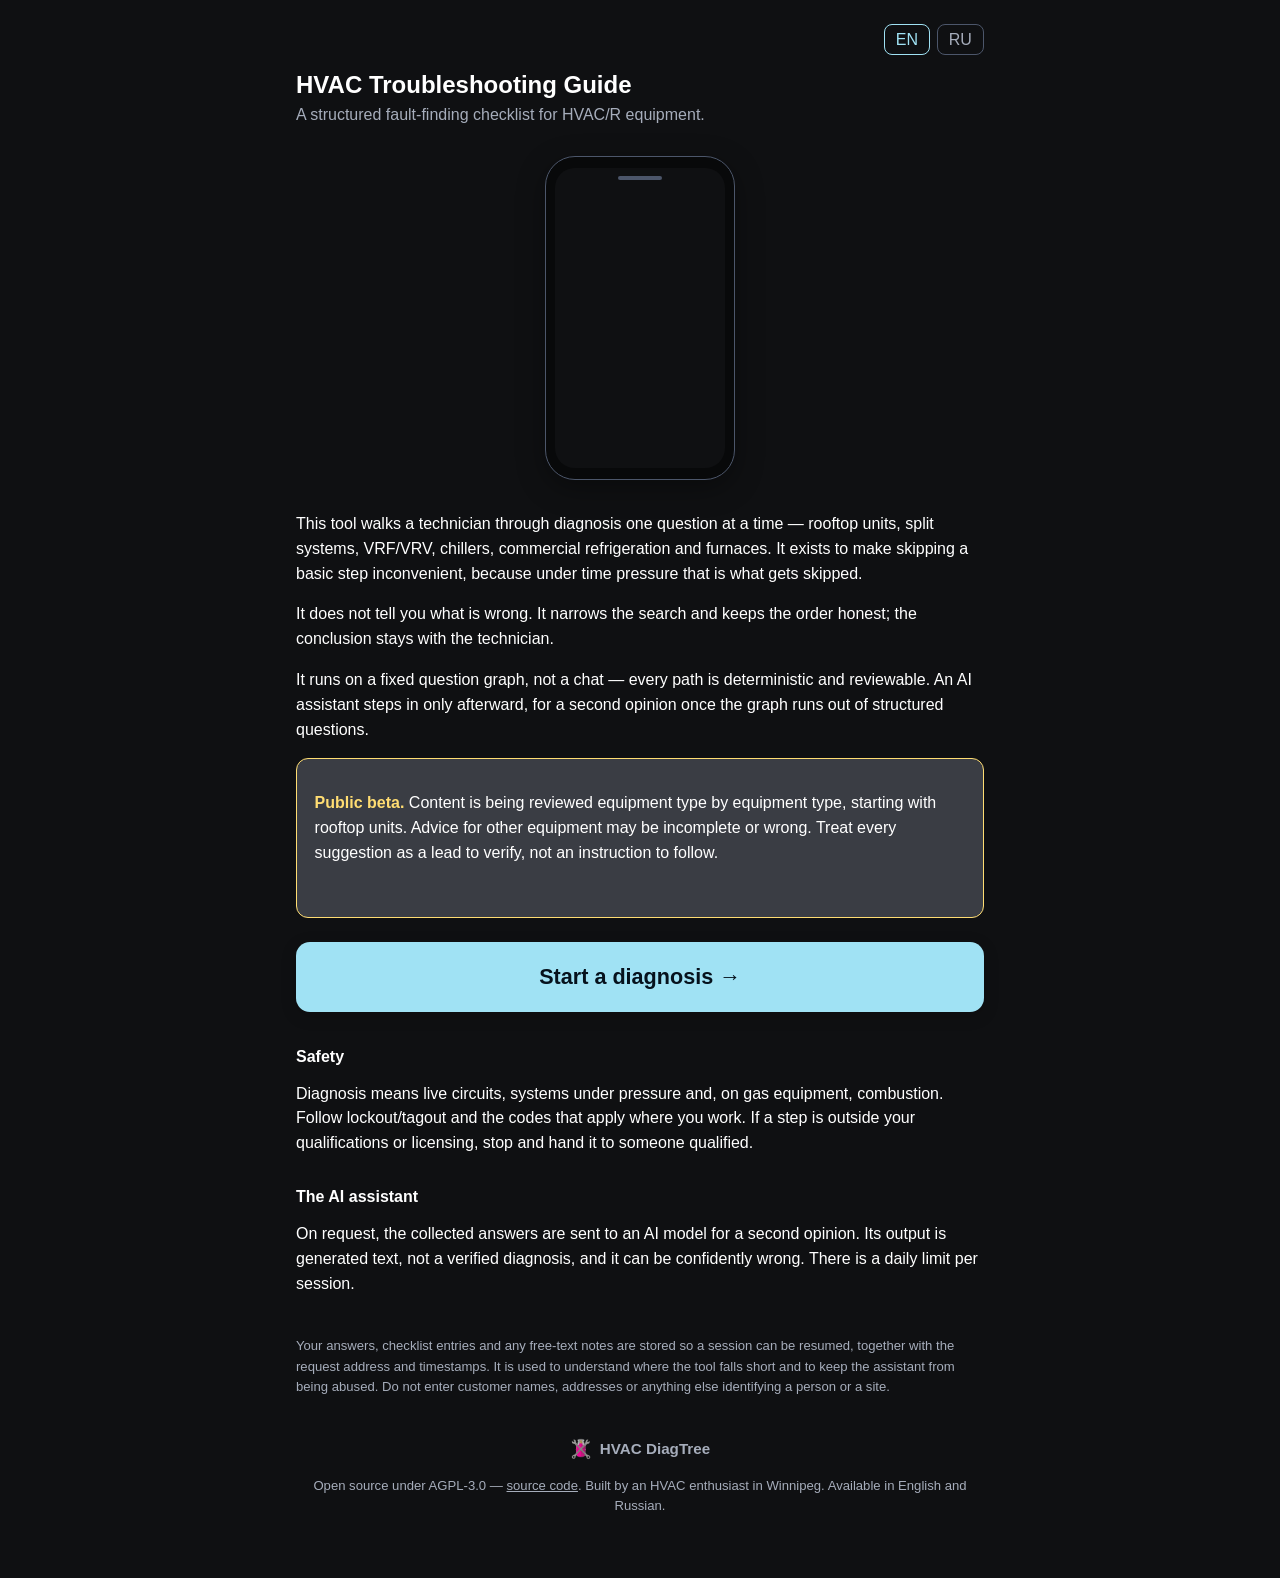
==== commit 4cde7a30: "Landing demo: add 8th slide (checklist chunk), move language note to footer 8-slide/24s loop now: eq" ====
--- a/app/static/index.html
+++ b/app/static/index.html
@@ -52,16 +52,36 @@
 [data-lang-block].shown { display: block; }
 
 /* Landing-only "мультик" (Ivan's own word for it): a tiny looping phone
-   mockup echoing the actual 3-step shape of a real session — equipment ->
-   question -> result — so a first-time visitor sees the workflow before
-   reading a word of the prose around it. Pure CSS, no video/GIF/JS: three
-   slides cross-fade on a fixed 9s loop. One markup copy per language
-   section (matches every other block on this page) rather than one shared
-   widget with JS-swapped text — the existing [data-lang-block] display:none
-   toggle means the hidden language's copy runs zero animation frames for
-   free, no extra wiring needed. aria-hidden since it only restates what the
-   surrounding paragraphs already say in words. */
-.phone-demo { display: flex; justify-content: center; margin: 1.4rem 0 2rem; }
+   mockup echoing the actual shape of a real session -- equipment pick ->
+   a short chain of questions -> result -> AI second opinion -> a peek at
+   the deeper checklist -- so a first-time visitor sees the workflow
+   (including what the AI assistant and the "Deeper diagnosis" checklist
+   button actually look like, AND a piece of what that button leads to)
+   before reading a word of the prose around it. Pure CSS, no video/GIF
+   for the animation itself: eight slides cross-fade on a fixed 24s loop
+   (3s each, 12.5% of the timeline per slide). Widened from an earlier
+   3-slide/9s, then 5-slide/15s, then 7-slide/21s version, each round
+   adding one more beat of the real diagnostic shape at Ivan's request
+   rather than just lengthening the same beats.
+
+   Three separate fault scenarios (data-variant="1|2|3" below), one picked
+   at random per page load by the tiny script at the bottom of landing.js
+   -- Ivan's ask ("нагенерить штук несколько и рандомно показывать"). All
+   three variants share these exact same @keyframes (the pacing is
+   scenario-agnostic, only the text/tap-targets differ per variant), so
+   adding a variant costs markup, not new CSS. .phone-demo starts
+   display:none and only .demo-active gets display:flex -- the landing.js
+   script adds that class to whichever variant number it rolled, so
+   nothing flashes all three at once before the script runs.
+
+   One markup copy per language section per variant (matches every other
+   block on this page) rather than one shared widget with JS-swapped text
+   -- the existing [data-lang-block] display:none toggle means a hidden
+   language's (or non-chosen variant's) copy runs zero animation frames
+   for free, no extra wiring needed. aria-hidden since it only restates
+   what the surrounding paragraphs already say in words. */
+.phone-demo { display: none; justify-content: center; margin: 1.4rem 0 2rem; }
+.phone-demo.demo-active { display: flex; }
 .phone-demo__frame {
   width: 190px; padding: 11px 9px; border-radius: 30px;
   /* Bezel chrome, not a themed content surface -- a literal near-black
@@ -84,12 +104,17 @@
 }
 .demo-slide {
   position: absolute; inset: 24px 14px 14px; opacity: 0;
-  animation-duration: 9s; animation-iteration-count: infinite;
+  animation-duration: 24s; animation-iteration-count: infinite;
   animation-timing-function: ease-in-out;
 }
 .demo-slide--1 { animation-name: demoSlide1; }
 .demo-slide--2 { animation-name: demoSlide2; }
-.demo-slide--3 { animation-name: demoSlide3; display: flex; flex-direction: column; gap: .5rem; }
+.demo-slide--3 { animation-name: demoSlide3; }
+.demo-slide--4 { animation-name: demoSlide4; }
+.demo-slide--5 { animation-name: demoSlide5; }
+.demo-slide--6 { animation-name: demoSlide6; display: flex; flex-direction: column; gap: .4rem; }
+.demo-slide--7 { animation-name: demoSlide7; display: flex; flex-direction: column; gap: .45rem; }
+.demo-slide--8 { animation-name: demoSlide8; display: flex; flex-direction: column; gap: .5rem; }
 .demo-eyebrow { font-size: .72rem; line-height: 1.35; color: var(--muted); margin: 0 0 .7rem; font-weight: 600; }
 .demo-btn-list { display: flex; flex-direction: column; gap: .4rem; }
 .demo-btn-list--row { flex-direction: row; }
@@ -98,63 +123,204 @@
   color: var(--text); border-radius: 7px; padding: .5rem .55rem; font-size: .72rem;
 }
 .demo-btn--half { flex: 1; text-align: center; }
-.demo-btn--tap1 { animation: demoTap1 9s ease-in-out infinite; }
-.demo-btn--tap2 { animation: demoTap2 9s ease-in-out infinite; }
+.demo-btn--tap1 { animation: demoTap1 24s ease-in-out infinite; }
+.demo-btn--tap2 { animation: demoTap2 24s ease-in-out infinite; }
+.demo-btn--tap3 { animation: demoTap3 24s ease-in-out infinite; }
+.demo-btn--tap4 { animation: demoTap4 24s ease-in-out infinite; }
+.demo-btn--tap5 { animation: demoTap5 24s ease-in-out infinite; }
 .demo-badge {
   align-self: flex-start; font-family: var(--mono); font-size: .62rem;
   text-transform: uppercase; letter-spacing: .06em;
   background: var(--accent-bg); color: var(--accent); padding: 2px 7px; border-radius: 5px;
 }
 .demo-result-text { font-size: .74rem; line-height: 1.45; color: var(--text); margin: 0; }
-
-/* Each slide fades/slides in for its third of the 9s loop and back out --
-   percentages line up 1:1 with wall-clock seconds (33% = 3s) since the
-   loop is exactly 9s long. */
+/* Mirrors .btn.ai in style.css (same --accent-active-bg/-text pair) rather
+   than the plain .demo-btn tokens -- on the real result screen the "Ask
+   AI" button is already accent-highlighted at rest, it doesn't wait for a
+   tap to change color. So its own tap (demoTapAskAI below) is a scale
+   press, not a color flash like the five question/equipment buttons. */
+.demo-btn--ai {
+  border: var(--border-width) solid var(--accent);
+  background: var(--accent-active-bg); color: var(--accent-active-text);
+  border-radius: 7px; padding: .45rem .55rem; font-size: .68rem;
+  align-self: flex-start; animation: demoTapAskAI 24s ease-in-out infinite;
+}
+/* Mirrors .btn.ghost -- the "Deeper diagnosis" trigger sits right under
+   Ask AI on a real result screen (see buildIntakeTriggerButton in app.js),
+   so it's shown here too, in the same spot. Deliberately never animated --
+   Ivan's own ask was to show it without simulating a tap on it, so it just
+   sits there in its normal at-rest look the whole time this slide is up. */
+.demo-btn--ghost {
+  background: transparent; color: var(--muted);
+  border: var(--border-width) solid var(--panel-border);
+  border-radius: 7px; padding: .45rem .55rem; font-size: .64rem; line-height: 1.35;
+  align-self: flex-start;
+}
+/* The AI reply itself, styled to match .ai-label/.ai-response in
+   style.css as closely as the smaller scale allows -- same border/
+   background tokens, same tiled "AI GENERATED" watermark (just a smaller
+   tile so it still reads as a pattern, not one giant diagonal word, at
+   this size). */
+.demo-ai-recap { font-size: .66rem; line-height: 1.4; color: var(--muted); margin: 0; }
+.demo-ai-label {
+  font-family: var(--mono); font-size: .6rem; color: var(--accent);
+  text-transform: uppercase; letter-spacing: .06em;
+}
+.demo-ai-response {
+  position: relative; overflow: hidden;
+  background: var(--input-bg); border: var(--border-width) solid var(--ai-border);
+  border-radius: 8px; padding: 8px 9px; font-size: .66rem; line-height: 1.45; color: var(--text);
+}
+.demo-ai-response::before {
+  content: ""; position: absolute; inset: 0; pointer-events: none; opacity: 0.16;
+  background-image: url("data:image/svg+xml,%3Csvg xmlns='http://www.w3.org/2000/svg' width='90' height='58'%3E%3Ctext x='-8' y='36' font-family='monospace' font-size='9' font-weight='700' letter-spacing='1' fill='%23808080' transform='rotate(-25 45 29)'%3EAI GENERATED%3C/text%3E%3C/svg%3E");
+  background-repeat: repeat;
+}
+/* Closing beat: a chunk of the "Deeper diagnosis" checklist the previous
+   slide's ghost button leads to -- mirrors .intake-progress/.q-text/
+   .intake-item/.intake-toggle-btn in style.css at the smaller scale, same
+   tokens throughout (including the real --ok-active-bg/--ok-tint-bg pair
+   for a normal-reading item), so it reads as the same UI, not a redrawn
+   one. Static content, same as the ghost button itself one slide back --
+   this is what it leads to, not a recorded interaction with it. */
+.demo-intake-progress {
+  font-family: var(--mono); font-size: .58rem; color: var(--accent);
+  text-transform: uppercase; letter-spacing: .06em;
+}
+.demo-intake-title { font-size: .8rem; font-weight: 600; line-height: 1.3; }
+.demo-intake-item {
+  display: flex; flex-direction: column; gap: 5px;
+  padding: 6px 7px 7px; border-radius: 7px; border: var(--border-width) solid transparent;
+}
+.demo-intake-item--normal { border-color: var(--ok); background: var(--ok-tint-bg); }
+.demo-intake-item-label { font-size: .66rem; line-height: 1.3; }
+.demo-intake-toggle-group { display: flex; gap: 5px; flex-wrap: wrap; }
+.demo-intake-toggle-btn {
+  border: var(--border-width) solid var(--panel-border); background: var(--btn-bg);
+  color: var(--muted); border-radius: 6px; padding: .3rem .4rem; font-size: .6rem; font-weight: 600;
+}
+.demo-intake-toggle-btn--active { background: var(--accent-active-bg); border-color: var(--accent); color: var(--text); }
+.demo-intake-toggle-btn--normal { background: var(--ok-active-bg); border-color: var(--ok); color: var(--ok); }
+
+/* Each slide fades/slides in for its eighth of the 24s loop and back out
+   -- percentages line up 1:1 with wall-clock seconds (12.5% = 3s) since
+   the loop is exactly 24s long. */
 @keyframes demoSlide1 {
   0% { opacity: 0; transform: translateY(4px); }
-  4% { opacity: 1; transform: translateY(0); }
-  29% { opacity: 1; transform: translateY(0); }
-  33% { opacity: 0; transform: translateY(-4px); }
+  2.4% { opacity: 1; transform: translateY(0); }
+  10.1% { opacity: 1; transform: translateY(0); }
+  12.5% { opacity: 0; transform: translateY(-4px); }
   100% { opacity: 0; transform: translateY(-4px); }
 }
 @keyframes demoSlide2 {
   0% { opacity: 0; transform: translateY(4px); }
-  33% { opacity: 0; transform: translateY(4px); }
-  37% { opacity: 1; transform: translateY(0); }
-  62% { opacity: 1; transform: translateY(0); }
-  66% { opacity: 0; transform: translateY(-4px); }
+  12.5% { opacity: 0; transform: translateY(4px); }
+  14.9% { opacity: 1; transform: translateY(0); }
+  22.6% { opacity: 1; transform: translateY(0); }
+  25% { opacity: 0; transform: translateY(-4px); }
   100% { opacity: 0; transform: translateY(-4px); }
 }
 @keyframes demoSlide3 {
   0% { opacity: 0; transform: translateY(4px); }
-  66% { opacity: 0; transform: translateY(4px); }
-  70% { opacity: 1; transform: translateY(0); }
-  96% { opacity: 1; transform: translateY(0); }
+  25% { opacity: 0; transform: translateY(4px); }
+  27.4% { opacity: 1; transform: translateY(0); }
+  35.1% { opacity: 1; transform: translateY(0); }
+  37.5% { opacity: 0; transform: translateY(-4px); }
   100% { opacity: 0; transform: translateY(-4px); }
 }
-/* A brief "tap" flash on the button being picked, timed to land right
-   before its slide fades out -- reads as cause (tap) then effect
-   (transition to the next screen). Two separate keyframe sets (not one
-   shared animation with a negative delay) because each has to land inside
-   its own slide's active window on the same 9s clock. */
+@keyframes demoSlide4 {
+  0% { opacity: 0; transform: translateY(4px); }
+  37.5% { opacity: 0; transform: translateY(4px); }
+  39.9% { opacity: 1; transform: translateY(0); }
+  47.6% { opacity: 1; transform: translateY(0); }
+  50% { opacity: 0; transform: translateY(-4px); }
+  100% { opacity: 0; transform: translateY(-4px); }
+}
+@keyframes demoSlide5 {
+  0% { opacity: 0; transform: translateY(4px); }
+  50% { opacity: 0; transform: translateY(4px); }
+  52.4% { opacity: 1; transform: translateY(0); }
+  60.1% { opacity: 1; transform: translateY(0); }
+  62.5% { opacity: 0; transform: translateY(-4px); }
+  100% { opacity: 0; transform: translateY(-4px); }
+}
+@keyframes demoSlide6 {
+  0% { opacity: 0; transform: translateY(4px); }
+  62.5% { opacity: 0; transform: translateY(4px); }
+  64.9% { opacity: 1; transform: translateY(0); }
+  72.6% { opacity: 1; transform: translateY(0); }
+  75% { opacity: 0; transform: translateY(-4px); }
+  100% { opacity: 0; transform: translateY(-4px); }
+}
+@keyframes demoSlide7 {
+  0% { opacity: 0; transform: translateY(4px); }
+  75% { opacity: 0; transform: translateY(4px); }
+  77.4% { opacity: 1; transform: translateY(0); }
+  85.1% { opacity: 1; transform: translateY(0); }
+  87.5% { opacity: 0; transform: translateY(-4px); }
+  100% { opacity: 0; transform: translateY(-4px); }
+}
+@keyframes demoSlide8 {
+  0% { opacity: 0; transform: translateY(4px); }
+  87.5% { opacity: 0; transform: translateY(4px); }
+  89.9% { opacity: 1; transform: translateY(0); }
+  97.6% { opacity: 1; transform: translateY(0); }
+  100% { opacity: 0; transform: translateY(-4px); }
+}
+/* A brief "tap" flash on the button being picked, timed to land inside its
+   own slide's fully-opaque plateau, well before that slide starts fading
+   out -- reads as cause (tap) then effect (transition to the next screen).
+   Five separate keyframe sets (not one shared animation with a negative
+   delay) because each has to land inside a different slide's window on
+   the same 24s clock. */
 @keyframes demoTap1 {
   0% { background: var(--btn-bg); border-color: var(--panel-border); color: var(--text); }
-  20% { background: var(--btn-bg); border-color: var(--panel-border); color: var(--text); }
-  24% { background: var(--accent-active-bg); border-color: var(--accent); color: var(--accent-active-text); }
-  28% { background: var(--btn-bg); border-color: var(--panel-border); color: var(--text); }
+  4.1% { background: var(--btn-bg); border-color: var(--panel-border); color: var(--text); }
+  6.6% { background: var(--accent-active-bg); border-color: var(--accent); color: var(--accent-active-text); }
+  8.6% { background: var(--btn-bg); border-color: var(--panel-border); color: var(--text); }
   100% { background: var(--btn-bg); border-color: var(--panel-border); color: var(--text); }
 }
 @keyframes demoTap2 {
   0% { background: var(--btn-bg); border-color: var(--panel-border); color: var(--text); }
-  53% { background: var(--btn-bg); border-color: var(--panel-border); color: var(--text); }
-  57% { background: var(--accent-active-bg); border-color: var(--accent); color: var(--accent-active-text); }
-  61% { background: var(--btn-bg); border-color: var(--panel-border); color: var(--text); }
+  16.6% { background: var(--btn-bg); border-color: var(--panel-border); color: var(--text); }
+  19.1% { background: var(--accent-active-bg); border-color: var(--accent); color: var(--accent-active-text); }
+  21.1% { background: var(--btn-bg); border-color: var(--panel-border); color: var(--text); }
   100% { background: var(--btn-bg); border-color: var(--panel-border); color: var(--text); }
 }
+@keyframes demoTap3 {
+  0% { background: var(--btn-bg); border-color: var(--panel-border); color: var(--text); }
+  29.1% { background: var(--btn-bg); border-color: var(--panel-border); color: var(--text); }
+  31.6% { background: var(--accent-active-bg); border-color: var(--accent); color: var(--accent-active-text); }
+  33.6% { background: var(--btn-bg); border-color: var(--panel-border); color: var(--text); }
+  100% { background: var(--btn-bg); border-color: var(--panel-border); color: var(--text); }
+}
+@keyframes demoTap4 {
+  0% { background: var(--btn-bg); border-color: var(--panel-border); color: var(--text); }
+  41.6% { background: var(--btn-bg); border-color: var(--panel-border); color: var(--text); }
+  44.1% { background: var(--accent-active-bg); border-color: var(--accent); color: var(--accent-active-text); }
+  46.1% { background: var(--btn-bg); border-color: var(--panel-border); color: var(--text); }
+  100% { background: var(--btn-bg); border-color: var(--panel-border); color: var(--text); }
+}
+@keyframes demoTap5 {
+  0% { background: var(--btn-bg); border-color: var(--panel-border); color: var(--text); }
+  54.1% { background: var(--btn-bg); border-color: var(--panel-border); color: var(--text); }
+  56.6% { background: var(--accent-active-bg); border-color: var(--accent); color: var(--accent-active-text); }
+  58.6% { background: var(--btn-bg); border-color: var(--panel-border); color: var(--text); }
+  100% { background: var(--btn-bg); border-color: var(--panel-border); color: var(--text); }
+}
+/* Scale-press, not a color flash -- .demo-btn--ai is already
+   accent-styled at rest (see the comment on that rule above). */
+@keyframes demoTapAskAI {
+  0% { transform: scale(1); }
+  66.6% { transform: scale(1); }
+  69.1% { transform: scale(.94); }
+  71.1% { transform: scale(1); }
+  100% { transform: scale(1); }
+}
 @media (prefers-reduced-motion: reduce) {
-  .demo-slide, .demo-btn--tap1, .demo-btn--tap2 { animation: none; }
+  .demo-slide, .demo-btn--tap1, .demo-btn--tap2, .demo-btn--tap3, .demo-btn--tap4, .demo-btn--tap5, .demo-btn--ai { animation: none; }
   .demo-slide--1 { opacity: 1; }
-  .demo-slide--2, .demo-slide--3 { display: none; }
+  .demo-slide--2, .demo-slide--3, .demo-slide--4, .demo-slide--5, .demo-slide--6, .demo-slide--7, .demo-slide--8 { display: none; }
 }
 </style>
 </head>
@@ -170,7 +336,7 @@
     <h1>HVAC Troubleshooting Guide</h1>
     <p class="tagline">A structured fault-finding checklist for HVAC/R equipment.</p>
 
-    <div class="phone-demo" aria-hidden="true">
+    <div class="phone-demo" data-variant="1" aria-hidden="true">
       <div class="phone-demo__frame">
         <div class="phone-demo__screen">
           <div class="demo-slide demo-slide--1">
@@ -182,15 +348,211 @@
             </div>
           </div>
           <div class="demo-slide demo-slide--2">
-            <p class="demo-eyebrow">Thermostat calling for cooling?</p>
+            <p class="demo-eyebrow">Power confirmed at the disconnect?</p>
             <div class="demo-btn-list demo-btn-list--row">
               <div class="demo-btn demo-btn--half demo-btn--tap2">Yes</div>
               <div class="demo-btn demo-btn--half">No</div>
             </div>
           </div>
           <div class="demo-slide demo-slide--3">
+            <p class="demo-eyebrow">Thermostat calling for cooling?</p>
+            <div class="demo-btn-list demo-btn-list--row">
+              <div class="demo-btn demo-btn--half demo-btn--tap3">Yes</div>
+              <div class="demo-btn demo-btn--half">No</div>
+            </div>
+          </div>
+          <div class="demo-slide demo-slide--4">
+            <p class="demo-eyebrow">Evaporator fan running?</p>
+            <div class="demo-btn-list demo-btn-list--row">
+              <div class="demo-btn demo-btn--half demo-btn--tap4">Yes</div>
+              <div class="demo-btn demo-btn--half">No</div>
+            </div>
+          </div>
+          <div class="demo-slide demo-slide--5">
+            <p class="demo-eyebrow">Contactor pulled in?</p>
+            <div class="demo-btn-list demo-btn-list--row">
+              <div class="demo-btn demo-btn--half">Yes</div>
+              <div class="demo-btn demo-btn--half demo-btn--tap5">No</div>
+            </div>
+          </div>
+          <div class="demo-slide demo-slide--6">
             <span class="demo-badge">Result</span>
             <p class="demo-result-text">Contactor not pulling in — check 24V at the coil.</p>
+            <div class="demo-btn demo-btn--ai">🤖 Ask AI</div>
+            <div class="demo-btn demo-btn--ghost">🔍 Deeper diagnosis (full checklist)</div>
+          </div>
+          <div class="demo-slide demo-slide--7">
+            <p class="demo-ai-recap">Contactor not pulling in — check 24V at the coil.</p>
+            <div class="demo-ai-label">AI Analysis</div>
+            <div class="demo-ai-response">Check the 24V fuse and the transformer's output before condemning the contactor — a blown fuse looks identical from here.</div>
+          </div>
+          <div class="demo-slide demo-slide--8">
+            <div class="demo-intake-progress">Phase 1 of 4</div>
+            <div class="demo-intake-title">Visual inspection</div>
+            <div class="demo-intake-item">
+              <div class="demo-intake-item-label">Economizer damper OK?</div>
+              <div class="demo-intake-toggle-group">
+                <div class="demo-intake-toggle-btn demo-intake-toggle-btn--active">Yes</div>
+                <div class="demo-intake-toggle-btn">No</div>
+                <div class="demo-intake-toggle-btn">N/A</div>
+              </div>
+            </div>
+            <div class="demo-intake-item demo-intake-item--normal">
+              <div class="demo-intake-item-label">Air filter condition</div>
+              <div class="demo-intake-toggle-group">
+                <div class="demo-intake-toggle-btn demo-intake-toggle-btn--active demo-intake-toggle-btn--normal">Clean</div>
+                <div class="demo-intake-toggle-btn">Dirty/restricted</div>
+                <div class="demo-intake-toggle-btn">N/A</div>
+              </div>
+            </div>
+          </div>
+        </div>
+      </div>
+    </div>
+
+    <div class="phone-demo" data-variant="2" aria-hidden="true">
+      <div class="phone-demo__frame">
+        <div class="phone-demo__screen">
+          <div class="demo-slide demo-slide--1">
+            <p class="demo-eyebrow">Pick equipment</p>
+            <div class="demo-btn-list">
+              <div class="demo-btn">Split system</div>
+              <div class="demo-btn demo-btn--tap1">Furnace</div>
+              <div class="demo-btn">Chiller</div>
+            </div>
+          </div>
+          <div class="demo-slide demo-slide--2">
+            <p class="demo-eyebrow">Thermostat calling for heat?</p>
+            <div class="demo-btn-list demo-btn-list--row">
+              <div class="demo-btn demo-btn--half demo-btn--tap2">Yes</div>
+              <div class="demo-btn demo-btn--half">No</div>
+            </div>
+          </div>
+          <div class="demo-slide demo-slide--3">
+            <p class="demo-eyebrow">Draft inducer running?</p>
+            <div class="demo-btn-list demo-btn-list--row">
+              <div class="demo-btn demo-btn--half demo-btn--tap3">Yes</div>
+              <div class="demo-btn demo-btn--half">No</div>
+            </div>
+          </div>
+          <div class="demo-slide demo-slide--4">
+            <p class="demo-eyebrow">Gas valve energized?</p>
+            <div class="demo-btn-list demo-btn-list--row">
+              <div class="demo-btn demo-btn--half demo-btn--tap4">Yes</div>
+              <div class="demo-btn demo-btn--half">No</div>
+            </div>
+          </div>
+          <div class="demo-slide demo-slide--5">
+            <p class="demo-eyebrow">Igniter glowing hot?</p>
+            <div class="demo-btn-list demo-btn-list--row">
+              <div class="demo-btn demo-btn--half">Yes</div>
+              <div class="demo-btn demo-btn--half demo-btn--tap5">No</div>
+            </div>
+          </div>
+          <div class="demo-slide demo-slide--6">
+            <span class="demo-badge">Result</span>
+            <p class="demo-result-text">Igniter not glowing — check its continuity and 120V supply.</p>
+            <div class="demo-btn demo-btn--ai">🤖 Ask AI</div>
+            <div class="demo-btn demo-btn--ghost">🔍 Deeper diagnosis (full checklist)</div>
+          </div>
+          <div class="demo-slide demo-slide--7">
+            <p class="demo-ai-recap">Igniter not glowing — check its continuity and 120V supply.</p>
+            <div class="demo-ai-label">AI Analysis</div>
+            <div class="demo-ai-response">If the igniter reads open, replace it — but check the ignition board's 120V output first, a shorted board can take out igniters repeatedly.</div>
+          </div>
+          <div class="demo-slide demo-slide--8">
+            <div class="demo-intake-progress">Phase 1 of 4</div>
+            <div class="demo-intake-title">Visual inspection</div>
+            <div class="demo-intake-item">
+              <div class="demo-intake-item-label">Economizer damper OK?</div>
+              <div class="demo-intake-toggle-group">
+                <div class="demo-intake-toggle-btn demo-intake-toggle-btn--active">Yes</div>
+                <div class="demo-intake-toggle-btn">No</div>
+                <div class="demo-intake-toggle-btn">N/A</div>
+              </div>
+            </div>
+            <div class="demo-intake-item demo-intake-item--normal">
+              <div class="demo-intake-item-label">Air filter condition</div>
+              <div class="demo-intake-toggle-group">
+                <div class="demo-intake-toggle-btn demo-intake-toggle-btn--active demo-intake-toggle-btn--normal">Clean</div>
+                <div class="demo-intake-toggle-btn">Dirty/restricted</div>
+                <div class="demo-intake-toggle-btn">N/A</div>
+              </div>
+            </div>
+          </div>
+        </div>
+      </div>
+    </div>
+
+    <div class="phone-demo" data-variant="3" aria-hidden="true">
+      <div class="phone-demo__frame">
+        <div class="phone-demo__screen">
+          <div class="demo-slide demo-slide--1">
+            <p class="demo-eyebrow">Pick equipment</p>
+            <div class="demo-btn-list">
+              <div class="demo-btn">Rooftop unit</div>
+              <div class="demo-btn demo-btn--tap1">Chiller</div>
+              <div class="demo-btn">Refrigeration equipment</div>
+            </div>
+          </div>
+          <div class="demo-slide demo-slide--2">
+            <p class="demo-eyebrow">Condenser fans running?</p>
+            <div class="demo-btn-list demo-btn-list--row">
+              <div class="demo-btn demo-btn--half demo-btn--tap2">Yes</div>
+              <div class="demo-btn demo-btn--half">No</div>
+            </div>
+          </div>
+          <div class="demo-slide demo-slide--3">
+            <p class="demo-eyebrow">Condenser coil clean?</p>
+            <div class="demo-btn-list demo-btn-list--row">
+              <div class="demo-btn demo-btn--half demo-btn--tap3">Yes</div>
+              <div class="demo-btn demo-btn--half">No</div>
+            </div>
+          </div>
+          <div class="demo-slide demo-slide--4">
+            <p class="demo-eyebrow">Overcharged per nameplate?</p>
+            <div class="demo-btn-list demo-btn-list--row">
+              <div class="demo-btn demo-btn--half">Yes</div>
+              <div class="demo-btn demo-btn--half demo-btn--tap4">No</div>
+            </div>
+          </div>
+          <div class="demo-slide demo-slide--5">
+            <p class="demo-eyebrow">Standing pressure high (non-condensables)?</p>
+            <div class="demo-btn-list demo-btn-list--row">
+              <div class="demo-btn demo-btn--half demo-btn--tap5">Yes</div>
+              <div class="demo-btn demo-btn--half">No</div>
+            </div>
+          </div>
+          <div class="demo-slide demo-slide--6">
+            <span class="demo-badge">Result</span>
+            <p class="demo-result-text">High head pressure — non-condensables likely, recovery and recharge needed.</p>
+            <div class="demo-btn demo-btn--ai">🤖 Ask AI</div>
+            <div class="demo-btn demo-btn--ghost">🔍 Deeper diagnosis (full checklist)</div>
+          </div>
+          <div class="demo-slide demo-slide--7">
+            <p class="demo-ai-recap">High head pressure — non-condensables likely, recovery and recharge needed.</p>
+            <div class="demo-ai-label">AI Analysis</div>
+            <div class="demo-ai-response">Before a full recovery, run a standing-pressure test against the P-T chart at ambient — confirms non-condensables without opening the circuit.</div>
+          </div>
+          <div class="demo-slide demo-slide--8">
+            <div class="demo-intake-progress">Phase 1 of 4</div>
+            <div class="demo-intake-title">Visual inspection</div>
+            <div class="demo-intake-item">
+              <div class="demo-intake-item-label">Economizer damper OK?</div>
+              <div class="demo-intake-toggle-group">
+                <div class="demo-intake-toggle-btn demo-intake-toggle-btn--active">Yes</div>
+                <div class="demo-intake-toggle-btn">No</div>
+                <div class="demo-intake-toggle-btn">N/A</div>
+              </div>
+            </div>
+            <div class="demo-intake-item demo-intake-item--normal">
+              <div class="demo-intake-item-label">Air filter condition</div>
+              <div class="demo-intake-toggle-group">
+                <div class="demo-intake-toggle-btn demo-intake-toggle-btn--active demo-intake-toggle-btn--normal">Clean</div>
+                <div class="demo-intake-toggle-btn">Dirty/restricted</div>
+                <div class="demo-intake-toggle-btn">N/A</div>
+              </div>
+            </div>
           </div>
         </div>
       </div>
@@ -206,8 +568,7 @@
 
     <p>It runs on a fixed question graph, not a chat — every path is
     deterministic and reviewable. An AI assistant steps in only afterward,
-    for a second opinion once the graph runs out of structured questions.
-    Available in English and Russian.</p>
+    for a second opinion once the graph runs out of structured questions.</p>
 
     <div class="card beta">
       <p><strong>Public beta.</strong> Content is being reviewed equipment type
@@ -240,7 +601,7 @@
     <h1>HVAC Troubleshooting Guide</h1>
     <p class="tagline">Структурированный чек-лист поиска неисправностей в HVAC/R.</p>
 
-    <div class="phone-demo" aria-hidden="true">
+    <div class="phone-demo" data-variant="1" aria-hidden="true">
       <div class="phone-demo__frame">
         <div class="phone-demo__screen">
           <div class="demo-slide demo-slide--1">
@@ -252,20 +613,216 @@
             </div>
           </div>
           <div class="demo-slide demo-slide--2">
-            <p class="demo-eyebrow">Термостат подаёт команду на охлаждение?</p>
+            <p class="demo-eyebrow">Питание подтверждено на дисконнекте?</p>
             <div class="demo-btn-list demo-btn-list--row">
               <div class="demo-btn demo-btn--half demo-btn--tap2">Да</div>
               <div class="demo-btn demo-btn--half">Нет</div>
             </div>
           </div>
           <div class="demo-slide demo-slide--3">
+            <p class="demo-eyebrow">Термостат подаёт команду на охлаждение?</p>
+            <div class="demo-btn-list demo-btn-list--row">
+              <div class="demo-btn demo-btn--half demo-btn--tap3">Да</div>
+              <div class="demo-btn demo-btn--half">Нет</div>
+            </div>
+          </div>
+          <div class="demo-slide demo-slide--4">
+            <p class="demo-eyebrow">Вентилятор испарителя работает?</p>
+            <div class="demo-btn-list demo-btn-list--row">
+              <div class="demo-btn demo-btn--half demo-btn--tap4">Да</div>
+              <div class="demo-btn demo-btn--half">Нет</div>
+            </div>
+          </div>
+          <div class="demo-slide demo-slide--5">
+            <p class="demo-eyebrow">Контактор втянут?</p>
+            <div class="demo-btn-list demo-btn-list--row">
+              <div class="demo-btn demo-btn--half">Да</div>
+              <div class="demo-btn demo-btn--half demo-btn--tap5">Нет</div>
+            </div>
+          </div>
+          <div class="demo-slide demo-slide--6">
             <span class="demo-badge">Результат</span>
             <p class="demo-result-text">Контактор не втягивается — проверьте 24В на катушке.</p>
+            <div class="demo-btn demo-btn--ai">🤖 Спросить ИИ</div>
+            <div class="demo-btn demo-btn--ghost">🔍 Углублённая диагностика (полный чек-лист)</div>
+          </div>
+          <div class="demo-slide demo-slide--7">
+            <p class="demo-ai-recap">Контактор не втягивается — проверьте 24В на катушке.</p>
+            <div class="demo-ai-label">AI-анализ</div>
+            <div class="demo-ai-response">Проверьте предохранитель на 24В и выход трансформатора, прежде чем менять контактор — перегоревший предохранитель даёт ту же картину.</div>
+          </div>
+          <div class="demo-slide demo-slide--8">
+            <div class="demo-intake-progress">Фаза 1 из 4</div>
+            <div class="demo-intake-title">Визуальный осмотр</div>
+            <div class="demo-intake-item">
+              <div class="demo-intake-item-label">Заслонка экономайзера в порядке?</div>
+              <div class="demo-intake-toggle-group">
+                <div class="demo-intake-toggle-btn demo-intake-toggle-btn--active">Да</div>
+                <div class="demo-intake-toggle-btn">Нет</div>
+                <div class="demo-intake-toggle-btn">N/A</div>
+              </div>
+            </div>
+            <div class="demo-intake-item demo-intake-item--normal">
+              <div class="demo-intake-item-label">Состояние воздушного фильтра</div>
+              <div class="demo-intake-toggle-group">
+                <div class="demo-intake-toggle-btn demo-intake-toggle-btn--active demo-intake-toggle-btn--normal">Чистый</div>
+                <div class="demo-intake-toggle-btn">Грязный/забит</div>
+                <div class="demo-intake-toggle-btn">N/A</div>
+              </div>
+            </div>
           </div>
         </div>
       </div>
     </div>
 
+    <div class="phone-demo" data-variant="2" aria-hidden="true">
+      <div class="phone-demo__frame">
+        <div class="phone-demo__screen">
+          <div class="demo-slide demo-slide--1">
+            <p class="demo-eyebrow">Выбор оборудования</p>
+            <div class="demo-btn-list">
+              <div class="demo-btn">Сплит-система</div>
+              <div class="demo-btn demo-btn--tap1">Печь</div>
+              <div class="demo-btn">Чиллер</div>
+            </div>
+          </div>
+          <div class="demo-slide demo-slide--2">
+            <p class="demo-eyebrow">Термостат подаёт команду на нагрев?</p>
+            <div class="demo-btn-list demo-btn-list--row">
+              <div class="demo-btn demo-btn--half demo-btn--tap2">Да</div>
+              <div class="demo-btn demo-btn--half">Нет</div>
+            </div>
+          </div>
+          <div class="demo-slide demo-slide--3">
+            <p class="demo-eyebrow">Вентилятор дымоудаления работает?</p>
+            <div class="demo-btn-list demo-btn-list--row">
+              <div class="demo-btn demo-btn--half demo-btn--tap3">Да</div>
+              <div class="demo-btn demo-btn--half">Нет</div>
+            </div>
+          </div>
+          <div class="demo-slide demo-slide--4">
+            <p class="demo-eyebrow">Газовый клапан под напряжением?</p>
+            <div class="demo-btn-list demo-btn-list--row">
+              <div class="demo-btn demo-btn--half demo-btn--tap4">Да</div>
+              <div class="demo-btn demo-btn--half">Нет</div>
+            </div>
+          </div>
+          <div class="demo-slide demo-slide--5">
+            <p class="demo-eyebrow">Розжигатель накаляется?</p>
+            <div class="demo-btn-list demo-btn-list--row">
+              <div class="demo-btn demo-btn--half">Да</div>
+              <div class="demo-btn demo-btn--half demo-btn--tap5">Нет</div>
+            </div>
+          </div>
+          <div class="demo-slide demo-slide--6">
+            <span class="demo-badge">Результат</span>
+            <p class="demo-result-text">Розжигатель не накаляется — проверьте его целостность и питание 120В.</p>
+            <div class="demo-btn demo-btn--ai">🤖 Спросить ИИ</div>
+            <div class="demo-btn demo-btn--ghost">🔍 Углублённая диагностика (полный чек-лист)</div>
+          </div>
+          <div class="demo-slide demo-slide--7">
+            <p class="demo-ai-recap">Розжигатель не накаляется — проверьте его целостность и питание 120В.</p>
+            <div class="demo-ai-label">AI-анализ</div>
+            <div class="demo-ai-response">Если розжигатель обрывается на прозвонке — замените, но сначала проверьте 120В на выходе платы розжига: КЗ на плате может сжигать розжигатели повторно.</div>
+          </div>
+          <div class="demo-slide demo-slide--8">
+            <div class="demo-intake-progress">Фаза 1 из 4</div>
+            <div class="demo-intake-title">Визуальный осмотр</div>
+            <div class="demo-intake-item">
+              <div class="demo-intake-item-label">Заслонка экономайзера в порядке?</div>
+              <div class="demo-intake-toggle-group">
+                <div class="demo-intake-toggle-btn demo-intake-toggle-btn--active">Да</div>
+                <div class="demo-intake-toggle-btn">Нет</div>
+                <div class="demo-intake-toggle-btn">N/A</div>
+              </div>
+            </div>
+            <div class="demo-intake-item demo-intake-item--normal">
+              <div class="demo-intake-item-label">Состояние воздушного фильтра</div>
+              <div class="demo-intake-toggle-group">
+                <div class="demo-intake-toggle-btn demo-intake-toggle-btn--active demo-intake-toggle-btn--normal">Чистый</div>
+                <div class="demo-intake-toggle-btn">Грязный/забит</div>
+                <div class="demo-intake-toggle-btn">N/A</div>
+              </div>
+            </div>
+          </div>
+        </div>
+      </div>
+    </div>
+
+    <div class="phone-demo" data-variant="3" aria-hidden="true">
+      <div class="phone-demo__frame">
+        <div class="phone-demo__screen">
+          <div class="demo-slide demo-slide--1">
+            <p class="demo-eyebrow">Выбор оборудования</p>
+            <div class="demo-btn-list">
+              <div class="demo-btn">RTU</div>
+              <div class="demo-btn demo-btn--tap1">Чиллер</div>
+              <div class="demo-btn">Холодильное оборудование</div>
+            </div>
+          </div>
+          <div class="demo-slide demo-slide--2">
+            <p class="demo-eyebrow">Вентиляторы конденсатора работают?</p>
+            <div class="demo-btn-list demo-btn-list--row">
+              <div class="demo-btn demo-btn--half demo-btn--tap2">Да</div>
+              <div class="demo-btn demo-btn--half">Нет</div>
+            </div>
+          </div>
+          <div class="demo-slide demo-slide--3">
+            <p class="demo-eyebrow">Конденсатор чистый?</p>
+            <div class="demo-btn-list demo-btn-list--row">
+              <div class="demo-btn demo-btn--half demo-btn--tap3">Да</div>
+              <div class="demo-btn demo-btn--half">Нет</div>
+            </div>
+          </div>
+          <div class="demo-slide demo-slide--4">
+            <p class="demo-eyebrow">Система перезаправлена (по шильдику)?</p>
+            <div class="demo-btn-list demo-btn-list--row">
+              <div class="demo-btn demo-btn--half">Да</div>
+              <div class="demo-btn demo-btn--half demo-btn--tap4">Нет</div>
+            </div>
+          </div>
+          <div class="demo-slide demo-slide--5">
+            <p class="demo-eyebrow">Давление в покое выше нормы (неконденсирующиеся газы)?</p>
+            <div class="demo-btn-list demo-btn-list--row">
+              <div class="demo-btn demo-btn--half demo-btn--tap5">Да</div>
+              <div class="demo-btn demo-btn--half">Нет</div>
+            </div>
+          </div>
+          <div class="demo-slide demo-slide--6">
+            <span class="demo-badge">Результат</span>
+            <p class="demo-result-text">Высокое давление конденсации — вероятны неконденсирующиеся газы, нужны рекавери и перезаправка.</p>
+            <div class="demo-btn demo-btn--ai">🤖 Спросить ИИ</div>
+            <div class="demo-btn demo-btn--ghost">🔍 Углублённая диагностика (полный чек-лист)</div>
+          </div>
+          <div class="demo-slide demo-slide--7">
+            <p class="demo-ai-recap">Высокое давление конденсации — вероятны неконденсирующиеся газы, нужны рекавери и перезаправка.</p>
+            <div class="demo-ai-label">AI-анализ</div>
+            <div class="demo-ai-response">Прежде чем делать полную рекавери — снимите давление в покое и сверьте с P-T таблицей при текущей температуре: подтверждает неконденсирующиеся газы, не вскрывая контур.</div>
+          </div>
+          <div class="demo-slide demo-slide--8">
+            <div class="demo-intake-progress">Фаза 1 из 4</div>
+            <div class="demo-intake-title">Визуальный осмотр</div>
+            <div class="demo-intake-item">
+              <div class="demo-intake-item-label">Заслонка экономайзера в порядке?</div>
+              <div class="demo-intake-toggle-group">
+                <div class="demo-intake-toggle-btn demo-intake-toggle-btn--active">Да</div>
+                <div class="demo-intake-toggle-btn">Нет</div>
+                <div class="demo-intake-toggle-btn">N/A</div>
+              </div>
+            </div>
+            <div class="demo-intake-item demo-intake-item--normal">
+              <div class="demo-intake-item-label">Состояние воздушного фильтра</div>
+              <div class="demo-intake-toggle-group">
+                <div class="demo-intake-toggle-btn demo-intake-toggle-btn--active demo-intake-toggle-btn--normal">Чистый</div>
+                <div class="demo-intake-toggle-btn">Грязный/забит</div>
+                <div class="demo-intake-toggle-btn">N/A</div>
+              </div>
+            </div>
+          </div>
+        </div>
+      </div>
+    </div>
+
     <p>Инструмент ведёт техника по диагностике вопрос за вопросом — RTU, сплит-системы,
     VRF/VRV, чиллеры, коммерческое холодильное оборудование и печи. Его задача — сделать
     пропуск базового шага неудобным, потому что под давлением времени пропускают именно их.</p>
@@ -275,8 +832,7 @@
 
     <p>В основе — фиксированное дерево вопросов, а не чат: каждый путь
     детерминирован и проверяем. AI-ассистент подключается только потом,
-    вторым мнением, когда структурированные вопросы исчерпаны. Доступно на
-    английском и русском.</p>
+    вторым мнением, когда структурированные вопросы исчерпаны.</p>
 
     <div class="card beta">
       <p><strong>Публичная бета.</strong> Контент выверяется по типам оборудования,
@@ -309,10 +865,10 @@
   <p class="foot">
     <span data-lang-block="en" class="shown">Open source under AGPL-3.0 —
       <a href="https://github.com/ivank-hvac/hvac-guide">source code</a>.
-      Built by an HVAC enthusiast in Winnipeg.</span>
+      Built by an HVAC enthusiast in Winnipeg. Available in English and Russian.</span>
     <span data-lang-block="ru">Открытый исходный код под AGPL-3.0 —
       <a href="https://github.com/ivank-hvac/hvac-guide">исходники</a>.
-      Сделано HVAC-энтузиастом в Виннипеге.</span>
+      Сделано HVAC-энтузиастом в Виннипеге. Доступно на английском и русском.</span>
   </p>
 </div>
 
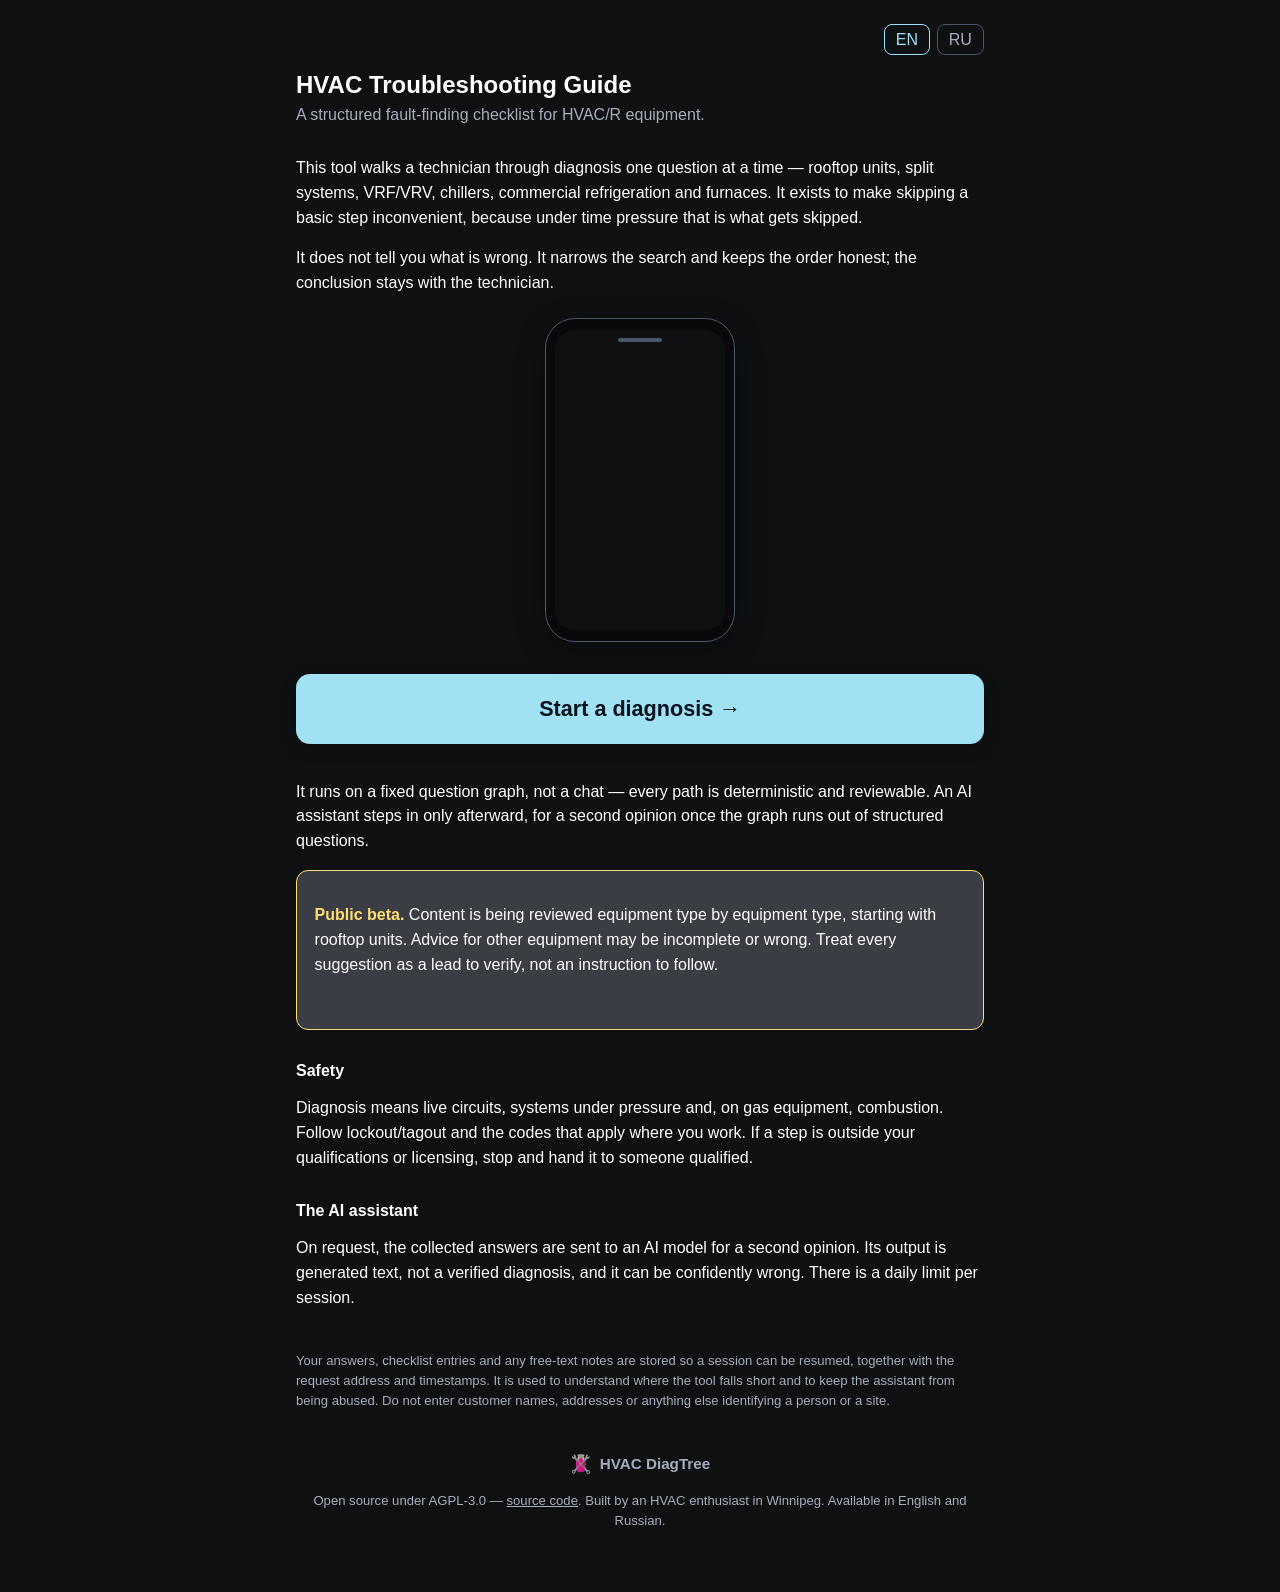
==== commit fb1ef67c: "Fix header title link scope; reposition landing demo; fix chiller variant content Real-app fix: "HVA" ====
--- a/app/static/index.html
+++ b/app/static/index.html
@@ -336,6 +336,14 @@
     <h1>HVAC Troubleshooting Guide</h1>
     <p class="tagline">A structured fault-finding checklist for HVAC/R equipment.</p>
 
+    <p>This tool walks a technician through diagnosis one question at a time —
+    rooftop units, split systems, VRF/VRV, chillers, commercial refrigeration and
+    furnaces. It exists to make skipping a basic step inconvenient, because under
+    time pressure that is what gets skipped.</p>
+
+    <p>It does not tell you what is wrong. It narrows the search and keeps the
+    order honest; the conclusion stays with the technician.</p>
+
     <div class="phone-demo" data-variant="1" aria-hidden="true">
       <div class="phone-demo__frame">
         <div class="phone-demo__screen">
@@ -510,14 +518,14 @@
             </div>
           </div>
           <div class="demo-slide demo-slide--4">
-            <p class="demo-eyebrow">Overcharged per nameplate?</p>
-            <div class="demo-btn-list demo-btn-list--row">
-              <div class="demo-btn demo-btn--half">Yes</div>
-              <div class="demo-btn demo-btn--half demo-btn--tap4">No</div>
+            <p class="demo-eyebrow">Liquid-line solenoid cycling normally (no sticking)?</p>
+            <div class="demo-btn-list demo-btn-list--row">
+              <div class="demo-btn demo-btn--half demo-btn--tap4">Yes</div>
+              <div class="demo-btn demo-btn--half">No</div>
             </div>
           </div>
           <div class="demo-slide demo-slide--5">
-            <p class="demo-eyebrow">Standing pressure high (non-condensables)?</p>
+            <p class="demo-eyebrow">Standing pressure above the P-T chart at ambient?</p>
             <div class="demo-btn-list demo-btn-list--row">
               <div class="demo-btn demo-btn--half demo-btn--tap5">Yes</div>
               <div class="demo-btn demo-btn--half">No</div>
@@ -535,10 +543,10 @@
             <div class="demo-ai-response">Before a full recovery, run a standing-pressure test against the P-T chart at ambient — confirms non-condensables without opening the circuit.</div>
           </div>
           <div class="demo-slide demo-slide--8">
-            <div class="demo-intake-progress">Phase 1 of 4</div>
-            <div class="demo-intake-title">Visual inspection</div>
+            <div class="demo-intake-progress">Phase 4 of 4</div>
+            <div class="demo-intake-title">Refrigeration circuit (follow-up)</div>
             <div class="demo-intake-item">
-              <div class="demo-intake-item-label">Economizer damper OK?</div>
+              <div class="demo-intake-item-label">No oil spots at fittings (leak check)?</div>
               <div class="demo-intake-toggle-group">
                 <div class="demo-intake-toggle-btn demo-intake-toggle-btn--active">Yes</div>
                 <div class="demo-intake-toggle-btn">No</div>
@@ -546,10 +554,10 @@
               </div>
             </div>
             <div class="demo-intake-item demo-intake-item--normal">
-              <div class="demo-intake-item-label">Air filter condition</div>
-              <div class="demo-intake-toggle-group">
-                <div class="demo-intake-toggle-btn demo-intake-toggle-btn--active demo-intake-toggle-btn--normal">Clean</div>
-                <div class="demo-intake-toggle-btn">Dirty/restricted</div>
+              <div class="demo-intake-item-label">Moisture indicator reading</div>
+              <div class="demo-intake-toggle-group">
+                <div class="demo-intake-toggle-btn demo-intake-toggle-btn--active demo-intake-toggle-btn--normal">Dry</div>
+                <div class="demo-intake-toggle-btn">Wet</div>
                 <div class="demo-intake-toggle-btn">N/A</div>
               </div>
             </div>
@@ -557,14 +565,7 @@
         </div>
       </div>
     </div>
-
-    <p>This tool walks a technician through diagnosis one question at a time —
-    rooftop units, split systems, VRF/VRV, chillers, commercial refrigeration and
-    furnaces. It exists to make skipping a basic step inconvenient, because under
-    time pressure that is what gets skipped.</p>
-
-    <p>It does not tell you what is wrong. It narrows the search and keeps the
-    order honest; the conclusion stays with the technician.</p>
+    <a class="enter" href="/diagnose">Start a diagnosis →</a>
 
     <p>It runs on a fixed question graph, not a chat — every path is
     deterministic and reviewable. An AI assistant steps in only afterward,
@@ -577,8 +578,6 @@
       an instruction to follow.</p>
     </div>
 
-    <a class="enter" href="/diagnose">Start a diagnosis →</a>
-
     <h2>Safety</h2>
     <p>Diagnosis means live circuits, systems under pressure and, on gas
     equipment, combustion. Follow lockout/tagout and the codes that apply where
@@ -600,6 +599,13 @@
   <section data-lang-block="ru">
     <h1>HVAC Troubleshooting Guide</h1>
     <p class="tagline">Структурированный чек-лист поиска неисправностей в HVAC/R.</p>
+
+    <p>Инструмент ведёт техника по диагностике вопрос за вопросом — RTU, сплит-системы,
+    VRF/VRV, чиллеры, коммерческое холодильное оборудование и печи. Его задача — сделать
+    пропуск базового шага неудобным, потому что под давлением времени пропускают именно их.</p>
+
+    <p>Он не называет неисправность. Он сужает поиск и удерживает порядок проверок;
+    вывод остаётся за техником.</p>
 
     <div class="phone-demo" data-variant="1" aria-hidden="true">
       <div class="phone-demo__frame">
@@ -775,14 +781,14 @@
             </div>
           </div>
           <div class="demo-slide demo-slide--4">
-            <p class="demo-eyebrow">Система перезаправлена (по шильдику)?</p>
-            <div class="demo-btn-list demo-btn-list--row">
-              <div class="demo-btn demo-btn--half">Да</div>
-              <div class="demo-btn demo-btn--half demo-btn--tap4">Нет</div>
+            <p class="demo-eyebrow">Соленоид жидкостной линии переключается нормально (не залипает)?</p>
+            <div class="demo-btn-list demo-btn-list--row">
+              <div class="demo-btn demo-btn--half demo-btn--tap4">Да</div>
+              <div class="demo-btn demo-btn--half">Нет</div>
             </div>
           </div>
           <div class="demo-slide demo-slide--5">
-            <p class="demo-eyebrow">Давление в покое выше нормы (неконденсирующиеся газы)?</p>
+            <p class="demo-eyebrow">Давление в покое выше P-T таблицы при текущей температуре?</p>
             <div class="demo-btn-list demo-btn-list--row">
               <div class="demo-btn demo-btn--half demo-btn--tap5">Да</div>
               <div class="demo-btn demo-btn--half">Нет</div>
@@ -800,10 +806,10 @@
             <div class="demo-ai-response">Прежде чем делать полную рекавери — снимите давление в покое и сверьте с P-T таблицей при текущей температуре: подтверждает неконденсирующиеся газы, не вскрывая контур.</div>
           </div>
           <div class="demo-slide demo-slide--8">
-            <div class="demo-intake-progress">Фаза 1 из 4</div>
-            <div class="demo-intake-title">Визуальный осмотр</div>
+            <div class="demo-intake-progress">Фаза 4 из 4</div>
+            <div class="demo-intake-title">Холодильный контур (уточнения)</div>
             <div class="demo-intake-item">
-              <div class="demo-intake-item-label">Заслонка экономайзера в порядке?</div>
+              <div class="demo-intake-item-label">Масляных следов на соединениях нет (проверка утечки)?</div>
               <div class="demo-intake-toggle-group">
                 <div class="demo-intake-toggle-btn demo-intake-toggle-btn--active">Да</div>
                 <div class="demo-intake-toggle-btn">Нет</div>
@@ -811,10 +817,10 @@
               </div>
             </div>
             <div class="demo-intake-item demo-intake-item--normal">
-              <div class="demo-intake-item-label">Состояние воздушного фильтра</div>
-              <div class="demo-intake-toggle-group">
-                <div class="demo-intake-toggle-btn demo-intake-toggle-btn--active demo-intake-toggle-btn--normal">Чистый</div>
-                <div class="demo-intake-toggle-btn">Грязный/забит</div>
+              <div class="demo-intake-item-label">Показание moisture indicator</div>
+              <div class="demo-intake-toggle-group">
+                <div class="demo-intake-toggle-btn demo-intake-toggle-btn--active demo-intake-toggle-btn--normal">Dry</div>
+                <div class="demo-intake-toggle-btn">Wet</div>
                 <div class="demo-intake-toggle-btn">N/A</div>
               </div>
             </div>
@@ -822,13 +828,7 @@
         </div>
       </div>
     </div>
-
-    <p>Инструмент ведёт техника по диагностике вопрос за вопросом — RTU, сплит-системы,
-    VRF/VRV, чиллеры, коммерческое холодильное оборудование и печи. Его задача — сделать
-    пропуск базового шага неудобным, потому что под давлением времени пропускают именно их.</p>
-
-    <p>Он не называет неисправность. Он сужает поиск и удерживает порядок проверок;
-    вывод остаётся за техником.</p>
+    <a class="enter" href="/diagnose">Начать диагностику →</a>
 
     <p>В основе — фиксированное дерево вопросов, а не чат: каждый путь
     детерминирован и проверяем. AI-ассистент подключается только потом,
@@ -839,8 +839,6 @@
       начиная с RTU. Для остального советы могут быть неполными или неверными.
       Считайте любую подсказку поводом проверить, а не указанием к действию.</p>
     </div>
-
-    <a class="enter" href="/diagnose">Начать диагностику →</a>
 
     <h2>Безопасность</h2>
     <p>Диагностика — это цепи под напряжением, системы под давлением, а на газовом
--- a/app/static/style.css
+++ b/app/static/style.css
@@ -345,9 +345,23 @@
   text-underline-offset: 3px;
 }
 
-.header-title-link:hover {
+.header-title-link:not(.static):hover {
   text-decoration-color: var(--accent);
   opacity: 0.85;
+}
+
+/* Applied (plus href removed, see updateHeaderControlsVisibility in
+   app.js) once a session has moved past the very first screen -- the
+   title reads as plain text, not a live link back to the landing page,
+   so it can't be tapped away from mid-diagnosis by habit. Found live 20
+   Sep 2026: the icon/title split (19 Sep) only ever made the icon always
+   point at /diagnose -- the title text was still a permanent link to "/"
+   on every screen, not just the start screen, the same gap
+   isEarlySessionScreen() already closed for the language/theme row and
+   the disclaimer banner. */
+.header-title-link.static {
+  text-decoration: none;
+  cursor: default;
 }
 
 .header-icon {
